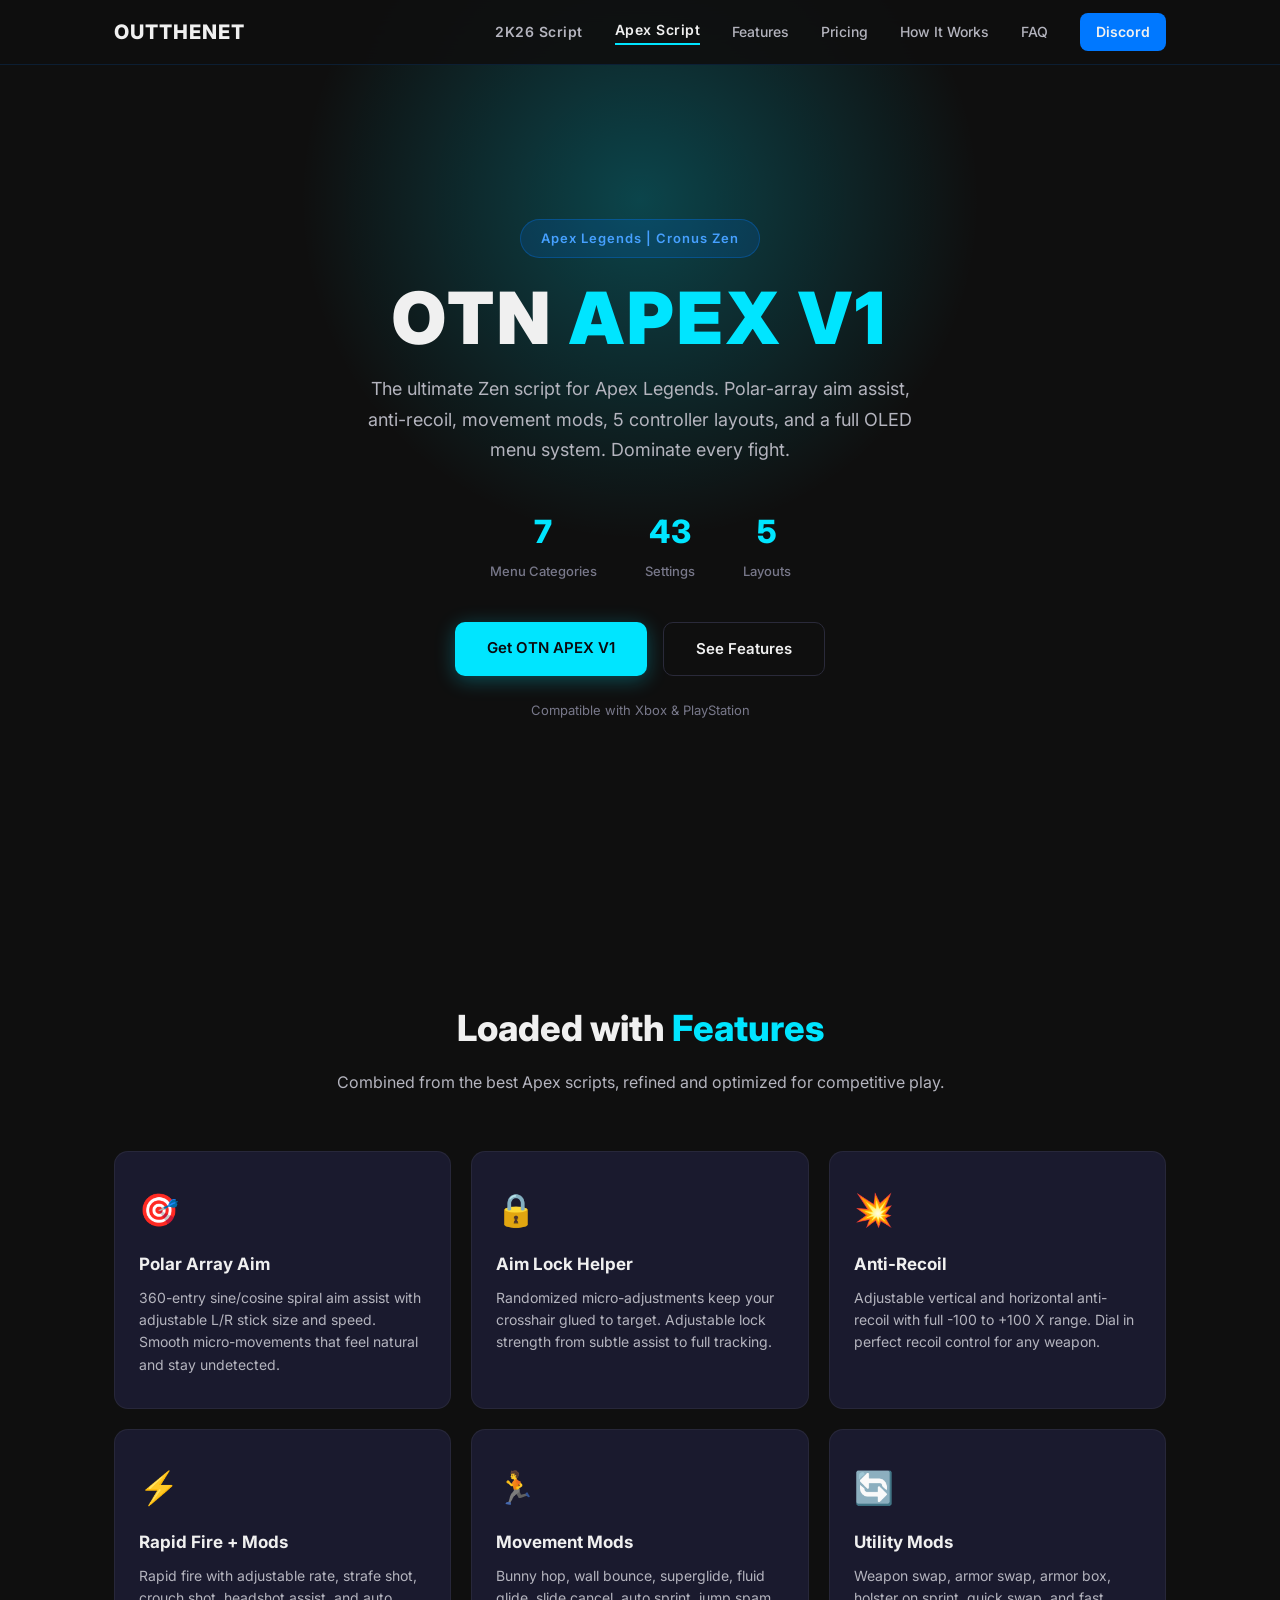
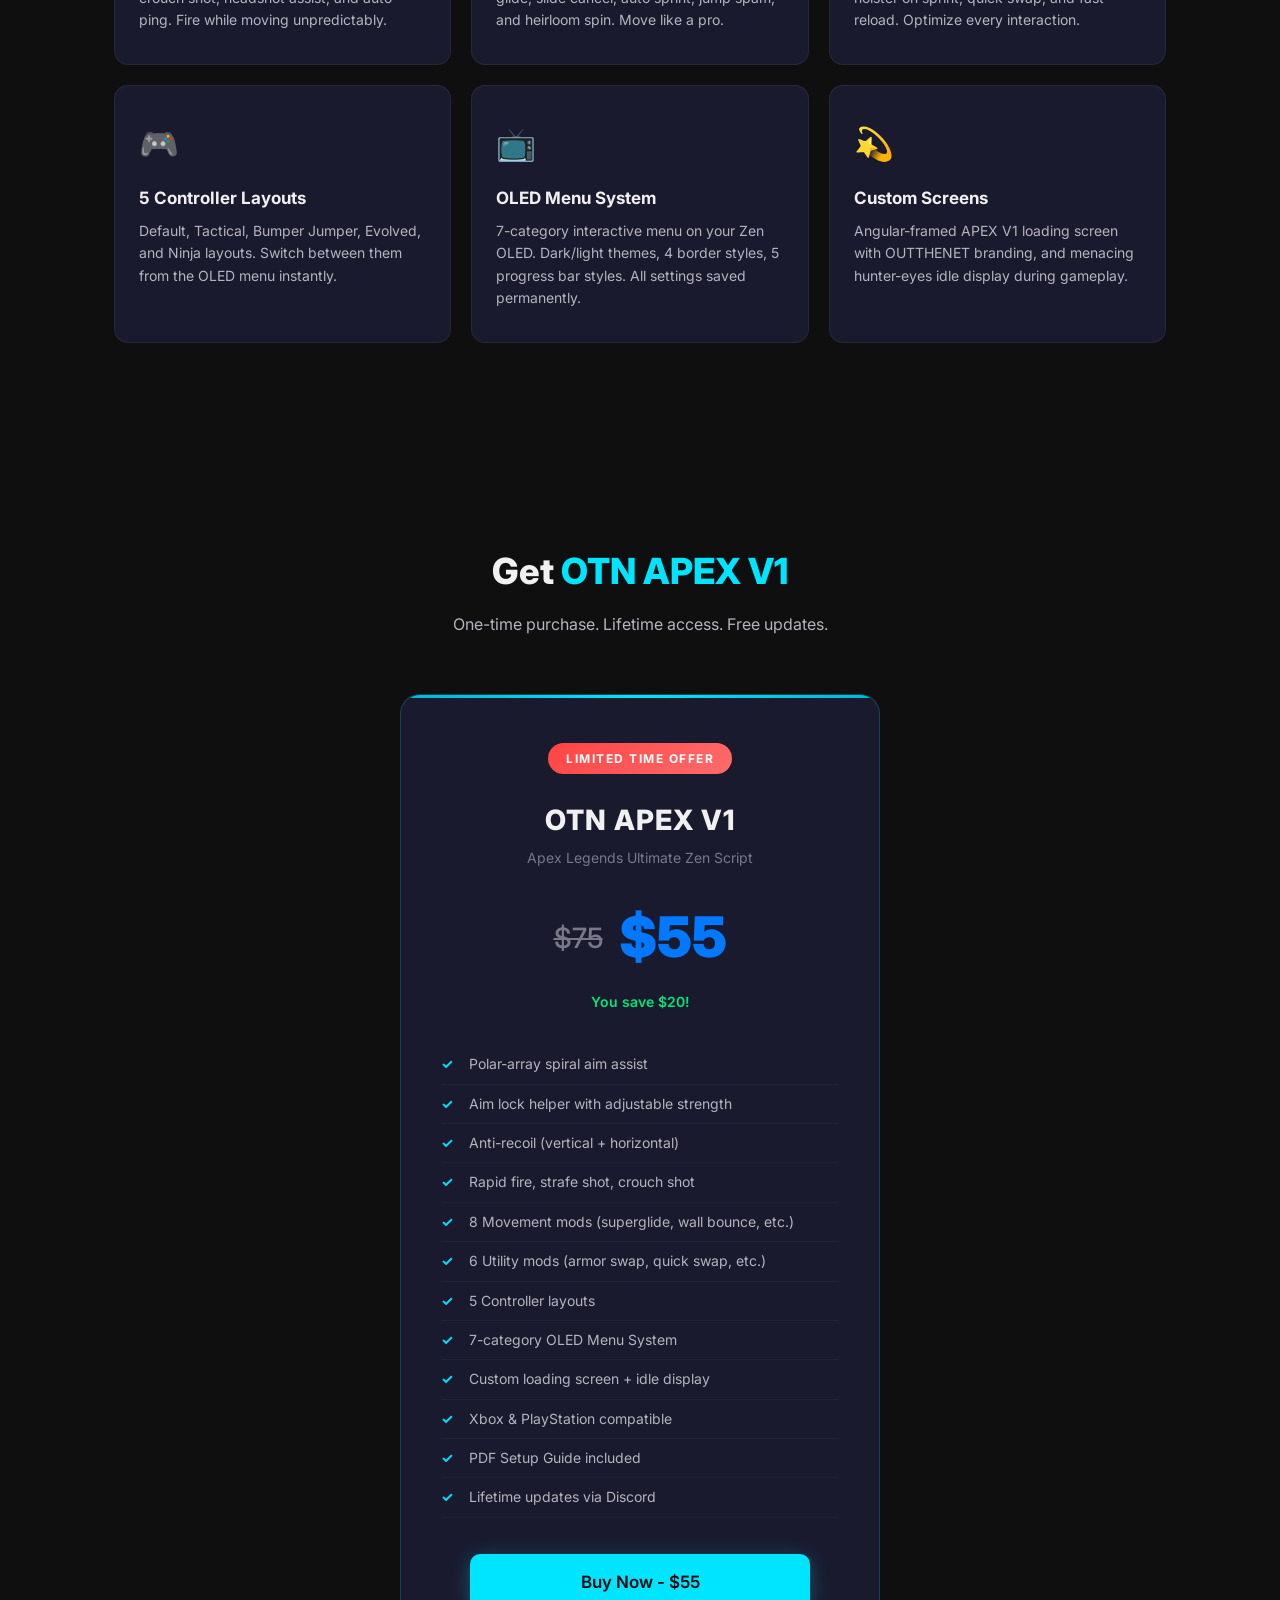
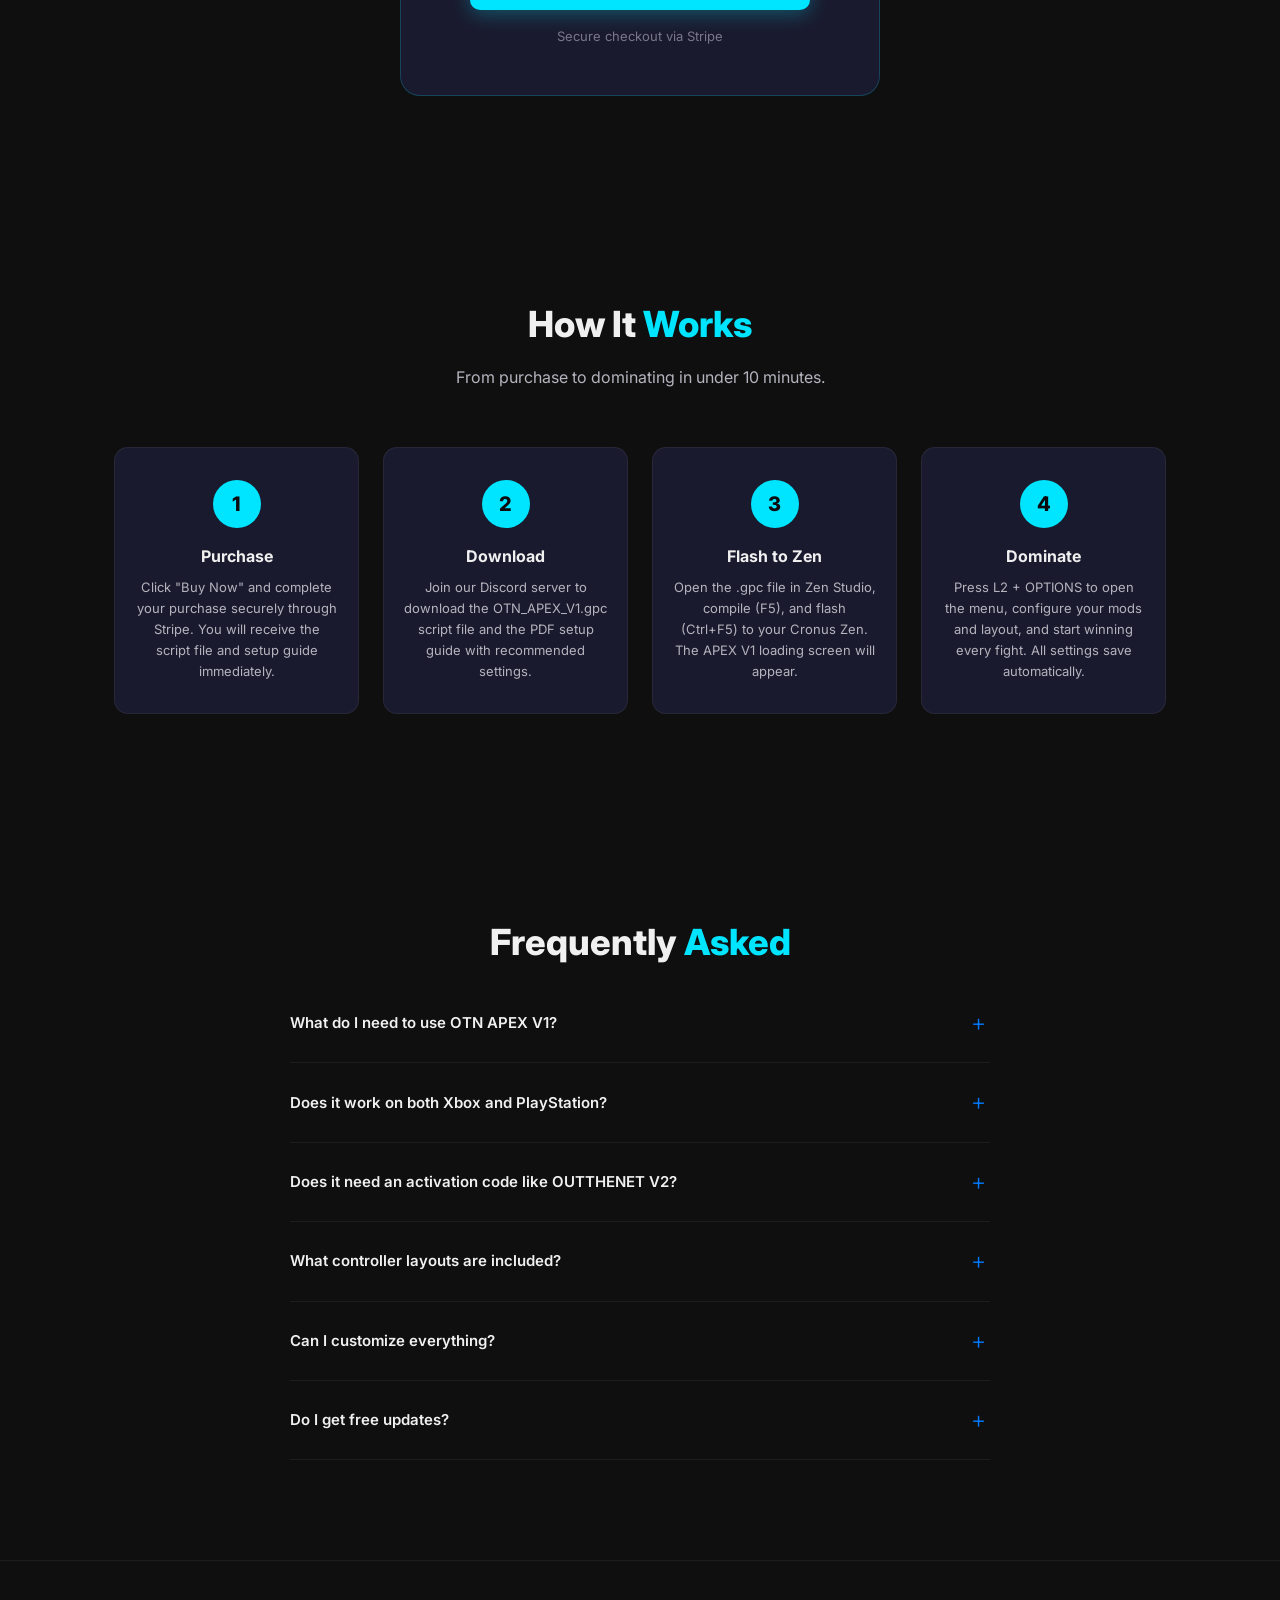
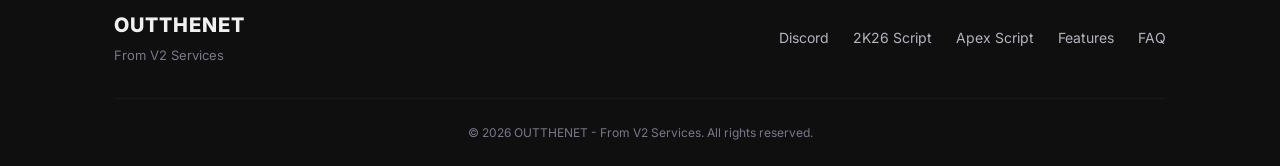
==== apex.html @ e693f16c "fix: Consistent menu button instruction (L2 + OPTIONS) on apex.html Co-Authored-By: XP pxoder <poode" ====
<!DOCTYPE html>
<html lang="en">
<head>
    <meta charset="UTF-8">
    <meta name="viewport" content="width=device-width, initial-scale=1.0">
    <title>OTN APEX V1 - Ultimate Apex Legends Zen Script</title>
    <link rel="preconnect" href="https://fonts.googleapis.com">
    <link rel="preconnect" href="https://fonts.gstatic.com" crossorigin>
    <link href="https://fonts.googleapis.com/css2?family=Inter:wght@300;400;500;600;700;800;900&display=swap" rel="stylesheet">
    <link rel="stylesheet" href="style.css">
</head>
<body class="apex-page">
    <!-- Nav -->
    <nav class="navbar">
        <div class="nav-container">
            <a href="index.html" class="nav-logo" style="text-decoration:none;color:inherit;">OUTTHENET</a>
            <div class="nav-links">
                <a href="index.html" class="nav-product-link">2K26 Script</a>
                <a href="apex.html" class="nav-product-link nav-active">Apex Script</a>
                <a href="#features">Features</a>
                <a href="#pricing">Pricing</a>
                <a href="#how-it-works">How It Works</a>
                <a href="#faq">FAQ</a>
                <a href="https://discord.gg/yZKKEfKaQA" target="_blank" class="nav-discord">Discord</a>
            </div>
            <button class="mobile-menu-btn" onclick="toggleMobile()">
                <span></span><span></span><span></span>
            </button>
        </div>
        <div class="mobile-menu" id="mobileMenu">
            <a href="index.html" onclick="toggleMobile()">2K26 Script</a>
            <a href="apex.html" onclick="toggleMobile()">Apex Script</a>
            <a href="#features" onclick="toggleMobile()">Features</a>
            <a href="#pricing" onclick="toggleMobile()">Pricing</a>
            <a href="#how-it-works" onclick="toggleMobile()">How It Works</a>
            <a href="#faq" onclick="toggleMobile()">FAQ</a>
            <a href="https://discord.gg/yZKKEfKaQA" target="_blank">Discord</a>
        </div>
    </nav>

    <!-- Hero -->
    <section class="hero hero-apex">
        <div class="hero-glow hero-glow-cyan"></div>
        <div class="hero-content">
            <div class="hero-badge">Apex Legends | Cronus Zen</div>
            <h1>OTN <span class="cyan">APEX V1</span></h1>
            <p class="hero-subtitle">The ultimate Zen script for Apex Legends. Polar-array aim assist, anti-recoil, movement mods, 5 controller layouts, and a full OLED menu system. Dominate every fight.</p>
            <div class="hero-stats">
                <div class="stat">
                    <span class="stat-number stat-cyan">7</span>
                    <span class="stat-label">Menu Categories</span>
                </div>
                <div class="stat">
                    <span class="stat-number stat-cyan">43</span>
                    <span class="stat-label">Settings</span>
                </div>
                <div class="stat">
                    <span class="stat-number stat-cyan">5</span>
                    <span class="stat-label">Layouts</span>
                </div>
            </div>
            <div class="hero-buttons">
                <a href="#pricing" class="btn btn-cyan">Get OTN APEX V1</a>
                <a href="#features" class="btn btn-outline">See Features</a>
            </div>
            <p class="hero-compat">Compatible with Xbox & PlayStation</p>
        </div>
    </section>

    <!-- Features -->
    <section class="features" id="features">
        <div class="container">
            <h2 class="section-title">Loaded with <span class="cyan">Features</span></h2>
            <p class="section-subtitle">Combined from the best Apex scripts, refined and optimized for competitive play.</p>
            <div class="features-grid">
                <div class="feature-card feature-card-apex">
                    <div class="feature-icon">&#127919;</div>
                    <h3>Polar Array Aim</h3>
                    <p>360-entry sine/cosine spiral aim assist with adjustable L/R stick size and speed. Smooth micro-movements that feel natural and stay undetected.</p>
                </div>
                <div class="feature-card feature-card-apex">
                    <div class="feature-icon">&#128274;</div>
                    <h3>Aim Lock Helper</h3>
                    <p>Randomized micro-adjustments keep your crosshair glued to target. Adjustable lock strength from subtle assist to full tracking.</p>
                </div>
                <div class="feature-card feature-card-apex">
                    <div class="feature-icon">&#128165;</div>
                    <h3>Anti-Recoil</h3>
                    <p>Adjustable vertical and horizontal anti-recoil with full -100 to +100 X range. Dial in perfect recoil control for any weapon.</p>
                </div>
                <div class="feature-card feature-card-apex">
                    <div class="feature-icon">&#9889;</div>
                    <h3>Rapid Fire + Mods</h3>
                    <p>Rapid fire with adjustable rate, strafe shot, crouch shot, headshot assist, and auto ping. Fire while moving unpredictably.</p>
                </div>
                <div class="feature-card feature-card-apex">
                    <div class="feature-icon">&#127939;</div>
                    <h3>Movement Mods</h3>
                    <p>Bunny hop, wall bounce, superglide, fluid glide, slide cancel, auto sprint, jump spam, and heirloom spin. Move like a pro.</p>
                </div>
                <div class="feature-card feature-card-apex">
                    <div class="feature-icon">&#128260;</div>
                    <h3>Utility Mods</h3>
                    <p>Weapon swap, armor swap, armor box, holster on sprint, quick swap, and fast reload. Optimize every interaction.</p>
                </div>
                <div class="feature-card feature-card-apex">
                    <div class="feature-icon">&#127918;</div>
                    <h3>5 Controller Layouts</h3>
                    <p>Default, Tactical, Bumper Jumper, Evolved, and Ninja layouts. Switch between them from the OLED menu instantly.</p>
                </div>
                <div class="feature-card feature-card-apex">
                    <div class="feature-icon">&#128250;</div>
                    <h3>OLED Menu System</h3>
                    <p>7-category interactive menu on your Zen OLED. Dark/light themes, 4 border styles, 5 progress bar styles. All settings saved permanently.</p>
                </div>
                <div class="feature-card feature-card-apex">
                    <div class="feature-icon">&#128171;</div>
                    <h3>Custom Screens</h3>
                    <p>Angular-framed APEX V1 loading screen with OUTTHENET branding, and menacing hunter-eyes idle display during gameplay.</p>
                </div>
            </div>
        </div>
    </section>

    <!-- Pricing -->
    <section class="pricing" id="pricing">
        <div class="container">
            <h2 class="section-title">Get <span class="cyan">OTN APEX V1</span></h2>
            <p class="section-subtitle">One-time purchase. Lifetime access. Free updates.</p>
            <div class="pricing-card pricing-card-apex">
                <div class="pricing-badge">LIMITED TIME OFFER</div>
                <div class="pricing-name">OTN APEX V1</div>
                <div class="pricing-tagline">Apex Legends Ultimate Zen Script</div>
                <div class="pricing-price">
                    <span class="original-price">$75</span>
                    <span class="current-price price-cyan">$55</span>
                </div>
                <div class="pricing-save">You save $20!</div>
                <ul class="pricing-features">
                    <li>Polar-array spiral aim assist</li>
                    <li>Aim lock helper with adjustable strength</li>
                    <li>Anti-recoil (vertical + horizontal)</li>
                    <li>Rapid fire, strafe shot, crouch shot</li>
                    <li>8 Movement mods (superglide, wall bounce, etc.)</li>
                    <li>6 Utility mods (armor swap, quick swap, etc.)</li>
                    <li>5 Controller layouts</li>
                    <li>7-category OLED Menu System</li>
                    <li>Custom loading screen + idle display</li>
                    <li>Xbox & PlayStation compatible</li>
                    <li>PDF Setup Guide included</li>
                    <li>Lifetime updates via Discord</li>
                </ul>
                <button class="btn btn-cyan btn-large" id="buyButtonApex" onclick="handleBuyApex()">
                    Buy Now - $55
                </button>
                <p class="pricing-note">Secure checkout via Stripe</p>
            </div>
        </div>
    </section>

    <!-- How It Works -->
    <section class="how-it-works" id="how-it-works">
        <div class="container">
            <h2 class="section-title">How It <span class="cyan">Works</span></h2>
            <p class="section-subtitle">From purchase to dominating in under 10 minutes.</p>
            <div class="steps">
                <div class="step step-apex">
                    <div class="step-number step-number-cyan">1</div>
                    <h3>Purchase</h3>
                    <p>Click "Buy Now" and complete your purchase securely through Stripe. You will receive the script file and setup guide immediately.</p>
                </div>
                <div class="step step-apex">
                    <div class="step-number step-number-cyan">2</div>
                    <h3>Download</h3>
                    <p>Join our Discord server to download the OTN_APEX_V1.gpc script file and the PDF setup guide with recommended settings.</p>
                </div>
                <div class="step step-apex">
                    <div class="step-number step-number-cyan">3</div>
                    <h3>Flash to Zen</h3>
                    <p>Open the .gpc file in Zen Studio, compile (F5), and flash (Ctrl+F5) to your Cronus Zen. The APEX V1 loading screen will appear.</p>
                </div>
                <div class="step step-apex">
                    <div class="step-number step-number-cyan">4</div>
                    <h3>Dominate</h3>
                    <p>Press L2 + OPTIONS to open the menu, configure your mods and layout, and start winning every fight. All settings save automatically.</p>
                </div>
            </div>
        </div>
    </section>

    <!-- FAQ -->
    <section class="faq" id="faq">
        <div class="container">
            <h2 class="section-title">Frequently <span class="cyan">Asked</span></h2>
            <div class="faq-list">
                <div class="faq-item" onclick="toggleFaq(this)">
                    <div class="faq-question">
                        <span>What do I need to use OTN APEX V1?</span>
                        <span class="faq-arrow faq-arrow-cyan">+</span>
                    </div>
                    <div class="faq-answer">
                        <p>You need a Cronus Zen device, a USB cable, Zen Studio software (free), and an Xbox or PlayStation controller and console. A Discord account is needed to receive the script file.</p>
                    </div>
                </div>
                <div class="faq-item" onclick="toggleFaq(this)">
                    <div class="faq-question">
                        <span>Does it work on both Xbox and PlayStation?</span>
                        <span class="faq-arrow faq-arrow-cyan">+</span>
                    </div>
                    <div class="faq-answer">
                        <p>Yes! The script works on both platforms. All features work identically regardless of console.</p>
                    </div>
                </div>
                <div class="faq-item" onclick="toggleFaq(this)">
                    <div class="faq-question">
                        <span>Does it need an activation code like OUTTHENET V2?</span>
                        <span class="faq-arrow faq-arrow-cyan">+</span>
                    </div>
                    <div class="faq-answer">
                        <p>No activation code needed. OTN APEX V1 works immediately after flashing to your Zen. Just compile, flash, and play.</p>
                    </div>
                </div>
                <div class="faq-item" onclick="toggleFaq(this)">
                    <div class="faq-question">
                        <span>What controller layouts are included?</span>
                        <span class="faq-arrow faq-arrow-cyan">+</span>
                    </div>
                    <div class="faq-answer">
                        <p>Five layouts: Default, Tactical (Button Puncher), Bumper Jumper, Evolved, and Ninja. Switch between them instantly from the OLED menu.</p>
                    </div>
                </div>
                <div class="faq-item" onclick="toggleFaq(this)">
                    <div class="faq-question">
                        <span>Can I customize everything?</span>
                        <span class="faq-arrow faq-arrow-cyan">+</span>
                    </div>
                    <div class="faq-answer">
                        <p>Yes! 43 individual settings across 7 categories, all adjustable from the OLED menu on the fly. Anti-recoil values, aim assist strength, movement toggles, theme options, and more. All settings persist across power cycles.</p>
                    </div>
                </div>
                <div class="faq-item" onclick="toggleFaq(this)">
                    <div class="faq-question">
                        <span>Do I get free updates?</span>
                        <span class="faq-arrow faq-arrow-cyan">+</span>
                    </div>
                    <div class="faq-answer">
                        <p>Yes! All future updates to OTN APEX V1 are included. When a new version drops, just re-download from Discord and re-flash to your Zen.</p>
                    </div>
                </div>
            </div>
        </div>
    </section>

    <!-- Footer -->
    <footer class="footer">
        <div class="container">
            <div class="footer-content">
                <div class="footer-brand">
                    <div class="footer-logo">OUTTHENET</div>
                    <p>From V2 Services</p>
                </div>
                <div class="footer-links">
                    <a href="https://discord.gg/yZKKEfKaQA" target="_blank">Discord</a>
                    <a href="index.html">2K26 Script</a>
                    <a href="apex.html">Apex Script</a>
                    <a href="#features">Features</a>
                    <a href="#faq">FAQ</a>
                </div>
            </div>
            <div class="footer-bottom">
                <p>&copy; 2026 OUTTHENET - From V2 Services. All rights reserved.</p>
            </div>
        </div>
    </footer>

    <script src="script.js"></script>
</body>
</html>
---- style.css ----
/* === RESET & BASE === */
*, *::before, *::after {
    margin: 0;
    padding: 0;
    box-sizing: border-box;
}

:root {
    --bg: #0f0f0f;
    --bg-card: #1a1a2e;
    --bg-card-hover: #1e1e3a;
    --blue: #0078ff;
    --blue-light: #46a0ff;
    --blue-glow: rgba(0, 120, 255, 0.3);
    --white: #f0f0f0;
    --gray: #b4b4be;
    --gray-mid: #78788a;
    --gray-dark: #2a2a3a;
    --green: #00e676;
    --red: #ff4444;
    --font: 'Inter', -apple-system, BlinkMacSystemFont, 'Segoe UI', sans-serif;
}

html {
    scroll-behavior: smooth;
}

body {
    font-family: var(--font);
    background: var(--bg);
    color: var(--white);
    line-height: 1.6;
    overflow-x: hidden;
}

.container {
    max-width: 1100px;
    margin: 0 auto;
    padding: 0 24px;
}

.blue { color: var(--blue); }
.v2 { color: var(--blue); }
.cyan { color: #00e5ff; }

/* === NAVBAR === */
.navbar {
    position: fixed;
    top: 0;
    left: 0;
    right: 0;
    z-index: 1000;
    background: rgba(15, 15, 15, 0.9);
    backdrop-filter: blur(20px);
    border-bottom: 1px solid rgba(0, 120, 255, 0.15);
}

.nav-container {
    max-width: 1100px;
    margin: 0 auto;
    padding: 0 24px;
    display: flex;
    align-items: center;
    justify-content: space-between;
    height: 64px;
}

.nav-logo {
    font-size: 20px;
    font-weight: 800;
    letter-spacing: 1px;
}

.nav-links {
    display: flex;
    align-items: center;
    gap: 32px;
}

.nav-links a {
    color: var(--gray);
    text-decoration: none;
    font-size: 14px;
    font-weight: 500;
    transition: color 0.2s;
}

.nav-links a:hover {
    color: var(--white);
}

.nav-discord {
    background: var(--blue);
    color: var(--white) !important;
    padding: 8px 16px;
    border-radius: 8px;
    font-weight: 600 !important;
    transition: background 0.2s !important;
}

.nav-discord:hover {
    background: var(--blue-light) !important;
}

.nav-product-link {
    font-weight: 600 !important;
    letter-spacing: 0.5px;
}

.nav-active {
    color: var(--white) !important;
    border-bottom: 2px solid var(--blue);
    padding-bottom: 2px;
}

/* APEX page nav-active uses cyan */
body.apex-page .nav-active {
    border-bottom-color: #00e5ff;
}

.mobile-menu-btn {
    display: none;
    flex-direction: column;
    gap: 5px;
    background: none;
    border: none;
    cursor: pointer;
    padding: 4px;
}

.mobile-menu-btn span {
    display: block;
    width: 24px;
    height: 2px;
    background: var(--white);
    border-radius: 2px;
    transition: 0.3s;
}

.mobile-menu {
    display: none;
    flex-direction: column;
    padding: 16px 24px;
    gap: 16px;
    background: rgba(15, 15, 15, 0.98);
    border-bottom: 1px solid rgba(0, 120, 255, 0.15);
}

.mobile-menu a {
    color: var(--gray);
    text-decoration: none;
    font-size: 16px;
    font-weight: 500;
}

.mobile-menu.active {
    display: flex;
}

/* === HERO === */
.hero {
    min-height: 100vh;
    display: flex;
    align-items: center;
    justify-content: center;
    text-align: center;
    padding: 100px 24px 60px;
    position: relative;
    overflow: hidden;
}

.hero-glow {
    position: absolute;
    top: -200px;
    left: 50%;
    transform: translateX(-50%);
    width: 800px;
    height: 800px;
    background: radial-gradient(circle, var(--blue-glow) 0%, transparent 60%);
    pointer-events: none;
    animation: pulseGlow 4s ease-in-out infinite;
}

@keyframes pulseGlow {
    0%, 100% { opacity: 0.4; transform: translateX(-50%) scale(1); }
    50% { opacity: 0.7; transform: translateX(-50%) scale(1.1); }
}

.hero-content {
    position: relative;
    z-index: 1;
    max-width: 700px;
}

.hero-badge {
    display: inline-block;
    background: rgba(0, 120, 255, 0.15);
    border: 1px solid rgba(0, 120, 255, 0.3);
    color: var(--blue-light);
    padding: 8px 20px;
    border-radius: 50px;
    font-size: 13px;
    font-weight: 600;
    letter-spacing: 1px;
    margin-bottom: 24px;
}

.hero h1 {
    font-size: 72px;
    font-weight: 900;
    letter-spacing: 3px;
    line-height: 1;
    margin-bottom: 20px;
}

.hero-subtitle {
    font-size: 18px;
    color: var(--gray);
    max-width: 560px;
    margin: 0 auto 40px;
    line-height: 1.7;
}

.hero-stats {
    display: flex;
    justify-content: center;
    gap: 48px;
    margin-bottom: 40px;
}

.stat {
    display: flex;
    flex-direction: column;
    align-items: center;
}

.stat-number {
    font-size: 32px;
    font-weight: 800;
    color: var(--blue);
}

.stat-label {
    font-size: 13px;
    color: var(--gray-mid);
    font-weight: 500;
    margin-top: 4px;
}

.hero-buttons {
    display: flex;
    gap: 16px;
    justify-content: center;
    margin-bottom: 24px;
}

.hero-compat {
    font-size: 13px;
    color: var(--gray-mid);
}

/* === APEX CYAN THEME === */
.hero-glow-cyan {
    background: radial-gradient(circle, rgba(0, 229, 255, 0.25) 0%, transparent 60%);
}

.stat-cyan {
    color: #00e5ff;
}

.btn-cyan {
    background: #00e5ff;
    color: #0a0a0f;
    box-shadow: 0 4px 20px rgba(0, 229, 255, 0.3);
}

.btn-cyan:hover {
    background: #46e5ff;
    box-shadow: 0 4px 30px rgba(0, 229, 255, 0.5);
    transform: translateY(-1px);
    color: #0a0a0f;
}

.price-cyan {
    color: #00e5ff;
}

.faq-arrow-cyan {
    color: #00e5ff;
}

/* === BUTTONS === */
.btn {
    display: inline-block;
    padding: 14px 32px;
    border-radius: 10px;
    font-size: 15px;
    font-weight: 600;
    text-decoration: none;
    cursor: pointer;
    border: none;
    transition: all 0.2s;
    font-family: var(--font);
}

.btn-primary {
    background: var(--blue);
    color: var(--white);
    box-shadow: 0 4px 20px var(--blue-glow);
}

.btn-primary:hover {
    background: var(--blue-light);
    box-shadow: 0 4px 30px rgba(0, 120, 255, 0.5);
    transform: translateY(-1px);
}

.btn-outline {
    background: transparent;
    color: var(--white);
    border: 1px solid var(--gray-dark);
}

.btn-outline:hover {
    border-color: var(--blue);
    color: var(--blue-light);
}

.btn-large {
    padding: 18px 48px;
    font-size: 17px;
    width: 100%;
    max-width: 340px;
}

/* === FEATURES === */
.features {
    padding: 100px 0;
}

.section-title {
    text-align: center;
    font-size: 36px;
    font-weight: 800;
    margin-bottom: 12px;
}

.section-subtitle {
    text-align: center;
    color: var(--gray);
    font-size: 16px;
    margin-bottom: 56px;
}

.features-grid {
    display: grid;
    grid-template-columns: repeat(3, 1fr);
    gap: 20px;
}

.feature-card {
    background: var(--bg-card);
    border: 1px solid rgba(255, 255, 255, 0.06);
    border-radius: 14px;
    padding: 32px 24px;
    transition: all 0.3s;
}

.feature-card:hover {
    background: var(--bg-card-hover);
    border-color: rgba(0, 120, 255, 0.2);
    transform: translateY(-4px);
    box-shadow: 0 8px 30px rgba(0, 120, 255, 0.1);
}

.feature-card-apex:hover {
    border-color: rgba(0, 229, 255, 0.2);
    box-shadow: 0 8px 30px rgba(0, 229, 255, 0.1);
}

.feature-icon {
    font-size: 32px;
    margin-bottom: 16px;
}

.feature-card h3 {
    font-size: 17px;
    font-weight: 700;
    margin-bottom: 8px;
    color: var(--white);
}

.feature-card p {
    font-size: 14px;
    color: var(--gray);
    line-height: 1.6;
}

/* === PRICING === */
.pricing {
    padding: 100px 0;
}

.pricing-card {
    max-width: 480px;
    margin: 0 auto;
    background: var(--bg-card);
    border: 1px solid rgba(0, 120, 255, 0.2);
    border-radius: 20px;
    padding: 48px 40px;
    text-align: center;
    position: relative;
    overflow: hidden;
}

.pricing-card::before {
    content: '';
    position: absolute;
    top: 0;
    left: 0;
    right: 0;
    height: 3px;
    background: linear-gradient(90deg, var(--blue), var(--blue-light), var(--blue));
}

.pricing-card-apex {
    border-color: rgba(0, 229, 255, 0.2);
}

.pricing-card-apex::before {
    background: linear-gradient(90deg, #00b8d4, #00e5ff, #00b8d4);
}

.pricing-card-apex .pricing-features li::before {
    color: #00e5ff;
}

.pricing-badge {
    display: inline-block;
    background: linear-gradient(135deg, #ff4444, #ff6b6b);
    color: white;
    padding: 6px 18px;
    border-radius: 50px;
    font-size: 12px;
    font-weight: 700;
    letter-spacing: 1.5px;
    margin-bottom: 24px;
}

.pricing-name {
    font-size: 28px;
    font-weight: 800;
    letter-spacing: 1px;
    margin-bottom: 4px;
}

.pricing-tagline {
    font-size: 14px;
    color: var(--gray-mid);
    margin-bottom: 24px;
}

.pricing-price {
    display: flex;
    align-items: center;
    justify-content: center;
    gap: 16px;
    margin-bottom: 8px;
}

.original-price {
    font-size: 28px;
    color: var(--gray-mid);
    text-decoration: line-through;
    font-weight: 500;
}

.current-price {
    font-size: 56px;
    font-weight: 900;
    color: var(--blue);
}

.pricing-save {
    color: var(--green);
    font-size: 14px;
    font-weight: 600;
    margin-bottom: 32px;
}

.pricing-features {
    list-style: none;
    text-align: left;
    margin-bottom: 36px;
}

.pricing-features li {
    padding: 8px 0;
    font-size: 14px;
    color: var(--gray);
    border-bottom: 1px solid rgba(255, 255, 255, 0.04);
    position: relative;
    padding-left: 28px;
}

.pricing-features li::before {
    content: '\2713';
    position: absolute;
    left: 0;
    color: var(--blue);
    font-weight: 700;
}

.pricing-note {
    margin-top: 16px;
    font-size: 13px;
    color: var(--gray-mid);
}

/* === HOW IT WORKS === */
.how-it-works {
    padding: 100px 0;
}

.steps {
    display: grid;
    grid-template-columns: repeat(4, 1fr);
    gap: 24px;
}

.step {
    text-align: center;
    padding: 32px 20px;
    background: var(--bg-card);
    border-radius: 14px;
    border: 1px solid rgba(255, 255, 255, 0.06);
    transition: all 0.3s;
}

.step:hover {
    border-color: rgba(0, 120, 255, 0.2);
    transform: translateY(-4px);
}

.step-apex:hover {
    border-color: rgba(0, 229, 255, 0.2);
}

.step-number {
    width: 48px;
    height: 48px;
    background: var(--blue);
    border-radius: 50%;
    display: flex;
    align-items: center;
    justify-content: center;
    font-size: 20px;
    font-weight: 800;
    margin: 0 auto 16px;
}

.step-number.step-number-cyan {
    background: #00e5ff;
    color: #0a0a0f;
}

.step h3 {
    font-size: 16px;
    font-weight: 700;
    margin-bottom: 8px;
}

.step p {
    font-size: 13px;
    color: var(--gray);
    line-height: 1.6;
}

/* === FAQ === */
.faq {
    padding: 100px 0;
}

.faq-list {
    max-width: 700px;
    margin: 0 auto;
}

.faq-item {
    border-bottom: 1px solid rgba(255, 255, 255, 0.06);
    cursor: pointer;
    transition: background 0.2s;
}

.faq-item:hover {
    background: rgba(0, 120, 255, 0.03);
}

.faq-question {
    display: flex;
    justify-content: space-between;
    align-items: center;
    padding: 20px 0;
    font-size: 15px;
    font-weight: 600;
}

.faq-arrow {
    color: var(--blue);
    font-size: 24px;
    font-weight: 300;
    transition: transform 0.3s;
    min-width: 24px;
    text-align: center;
}

.faq-item.active .faq-arrow {
    transform: rotate(45deg);
}

.faq-answer {
    max-height: 0;
    overflow: hidden;
    transition: max-height 0.3s ease, padding 0.3s ease;
}

.faq-item.active .faq-answer {
    max-height: 200px;
    padding-bottom: 20px;
}

.faq-answer p {
    font-size: 14px;
    color: var(--gray);
    line-height: 1.7;
}

/* === FOOTER === */
.footer {
    padding: 48px 0 24px;
    border-top: 1px solid rgba(255, 255, 255, 0.06);
}

.footer-content {
    display: flex;
    justify-content: space-between;
    align-items: center;
    margin-bottom: 32px;
}

.footer-logo {
    font-size: 20px;
    font-weight: 800;
    letter-spacing: 1px;
    margin-bottom: 4px;
}

.footer-brand p {
    font-size: 13px;
    color: var(--gray-mid);
}

.footer-links {
    display: flex;
    gap: 24px;
}

.footer-links a {
    color: var(--gray);
    text-decoration: none;
    font-size: 14px;
    transition: color 0.2s;
}

.footer-links a:hover {
    color: var(--blue-light);
}

.footer-bottom {
    text-align: center;
    padding-top: 24px;
    border-top: 1px solid rgba(255, 255, 255, 0.04);
}

.footer-bottom p {
    font-size: 12px;
    color: var(--gray-mid);
}

/* === RESPONSIVE === */
@media (max-width: 900px) {
    .features-grid {
        grid-template-columns: repeat(2, 1fr);
    }

    .steps {
        grid-template-columns: repeat(2, 1fr);
    }

    .hero h1 {
        font-size: 48px;
    }
}

@media (max-width: 640px) {
    .nav-links {
        display: none;
    }

    .mobile-menu-btn {
        display: flex;
    }

    .hero h1 {
        font-size: 36px;
    }

    .hero-subtitle {
        font-size: 15px;
    }

    .hero-stats {
        gap: 24px;
    }

    .stat-number {
        font-size: 24px;
    }

    .hero-buttons {
        flex-direction: column;
        align-items: center;
    }

    .features-grid {
        grid-template-columns: 1fr;
    }

    .steps {
        grid-template-columns: 1fr;
    }

    .pricing-card {
        padding: 32px 24px;
    }

    .current-price {
        font-size: 44px;
    }

    .footer-content {
        flex-direction: column;
        gap: 24px;
        text-align: center;
    }

    .section-title {
        font-size: 28px;
    }
}
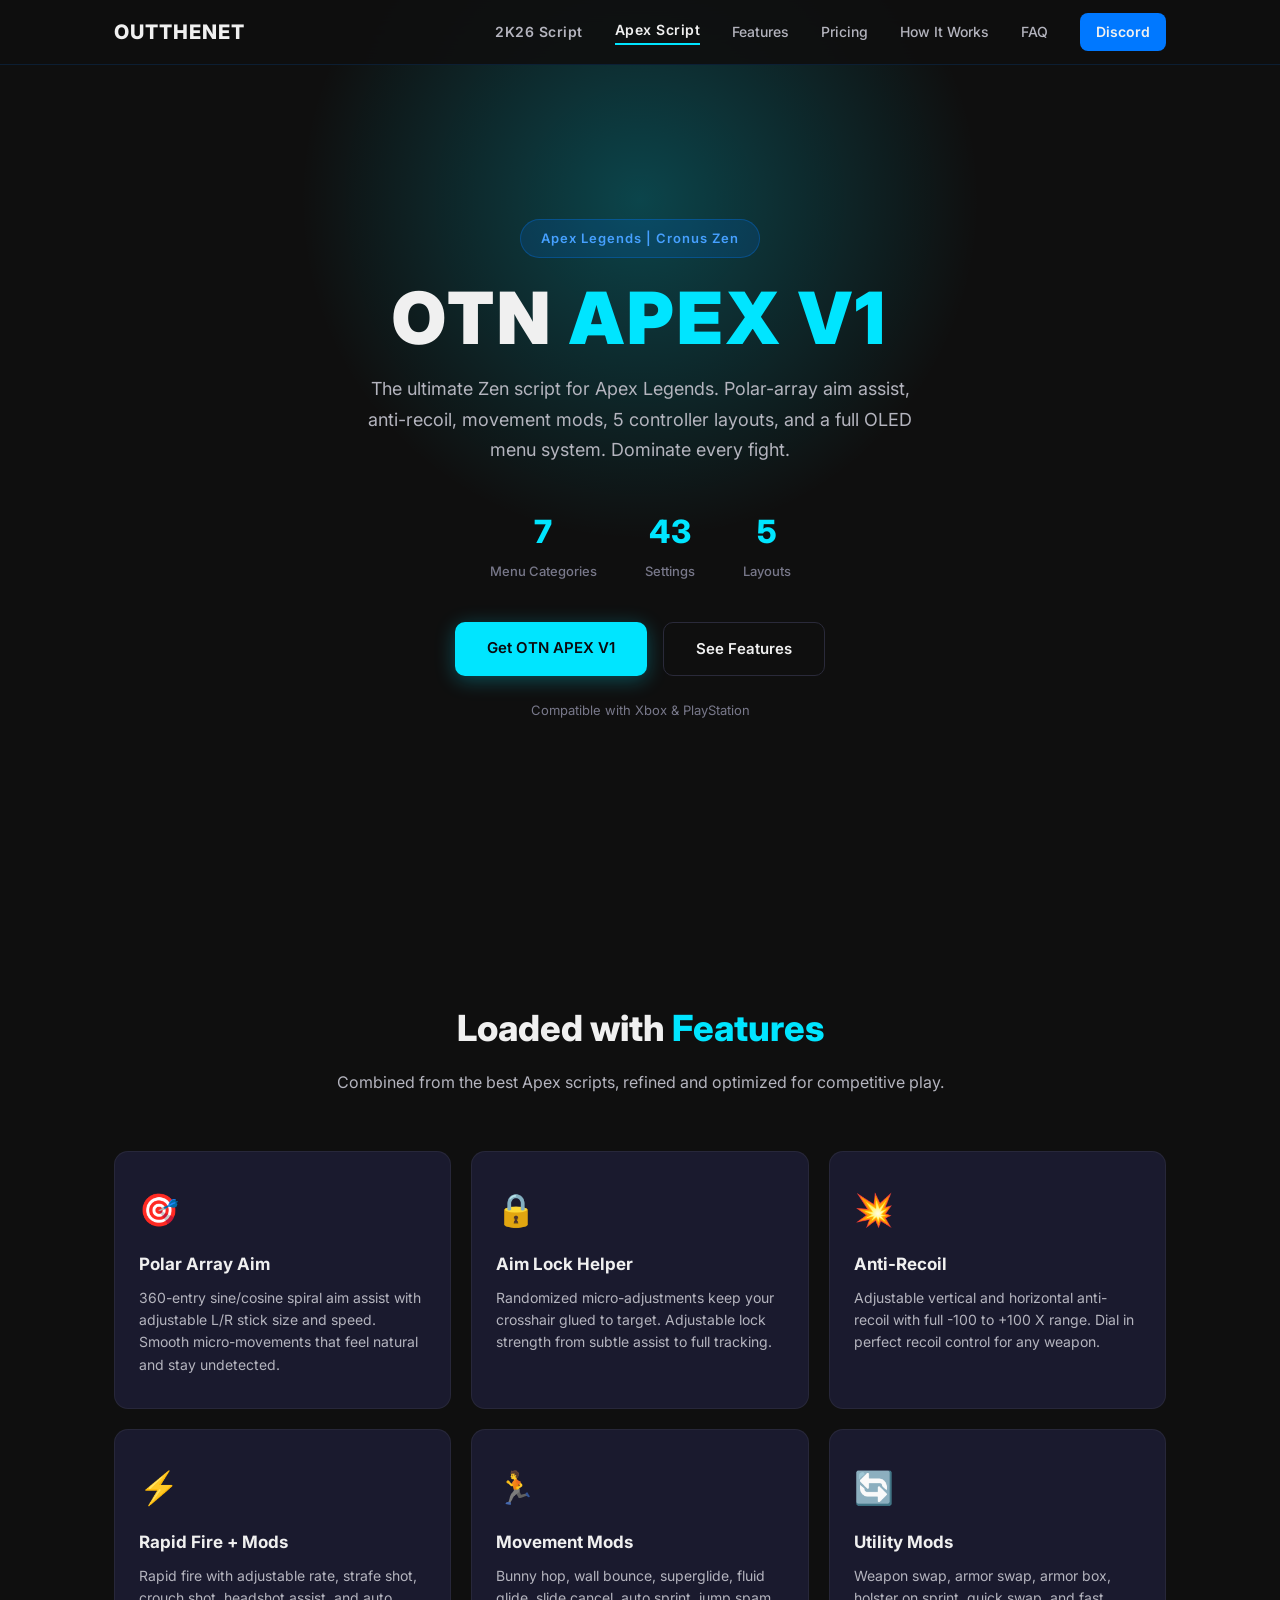
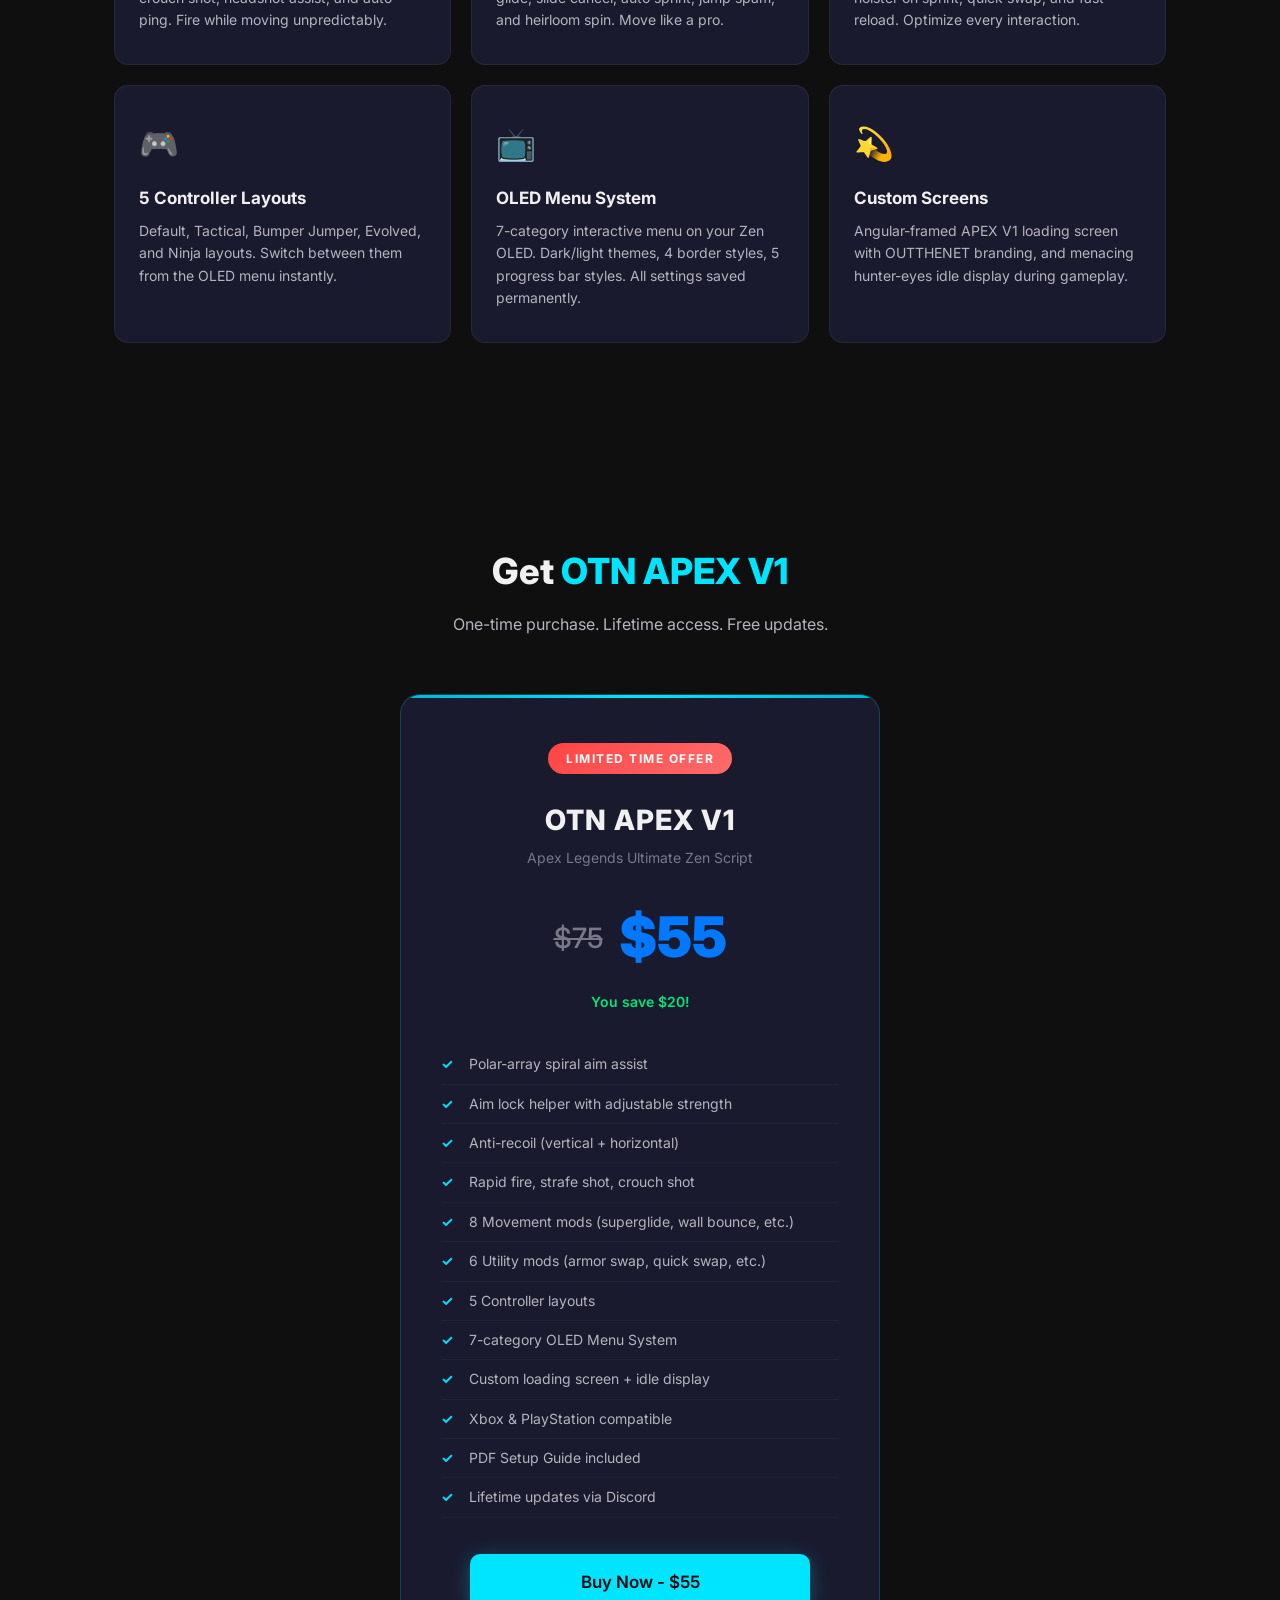
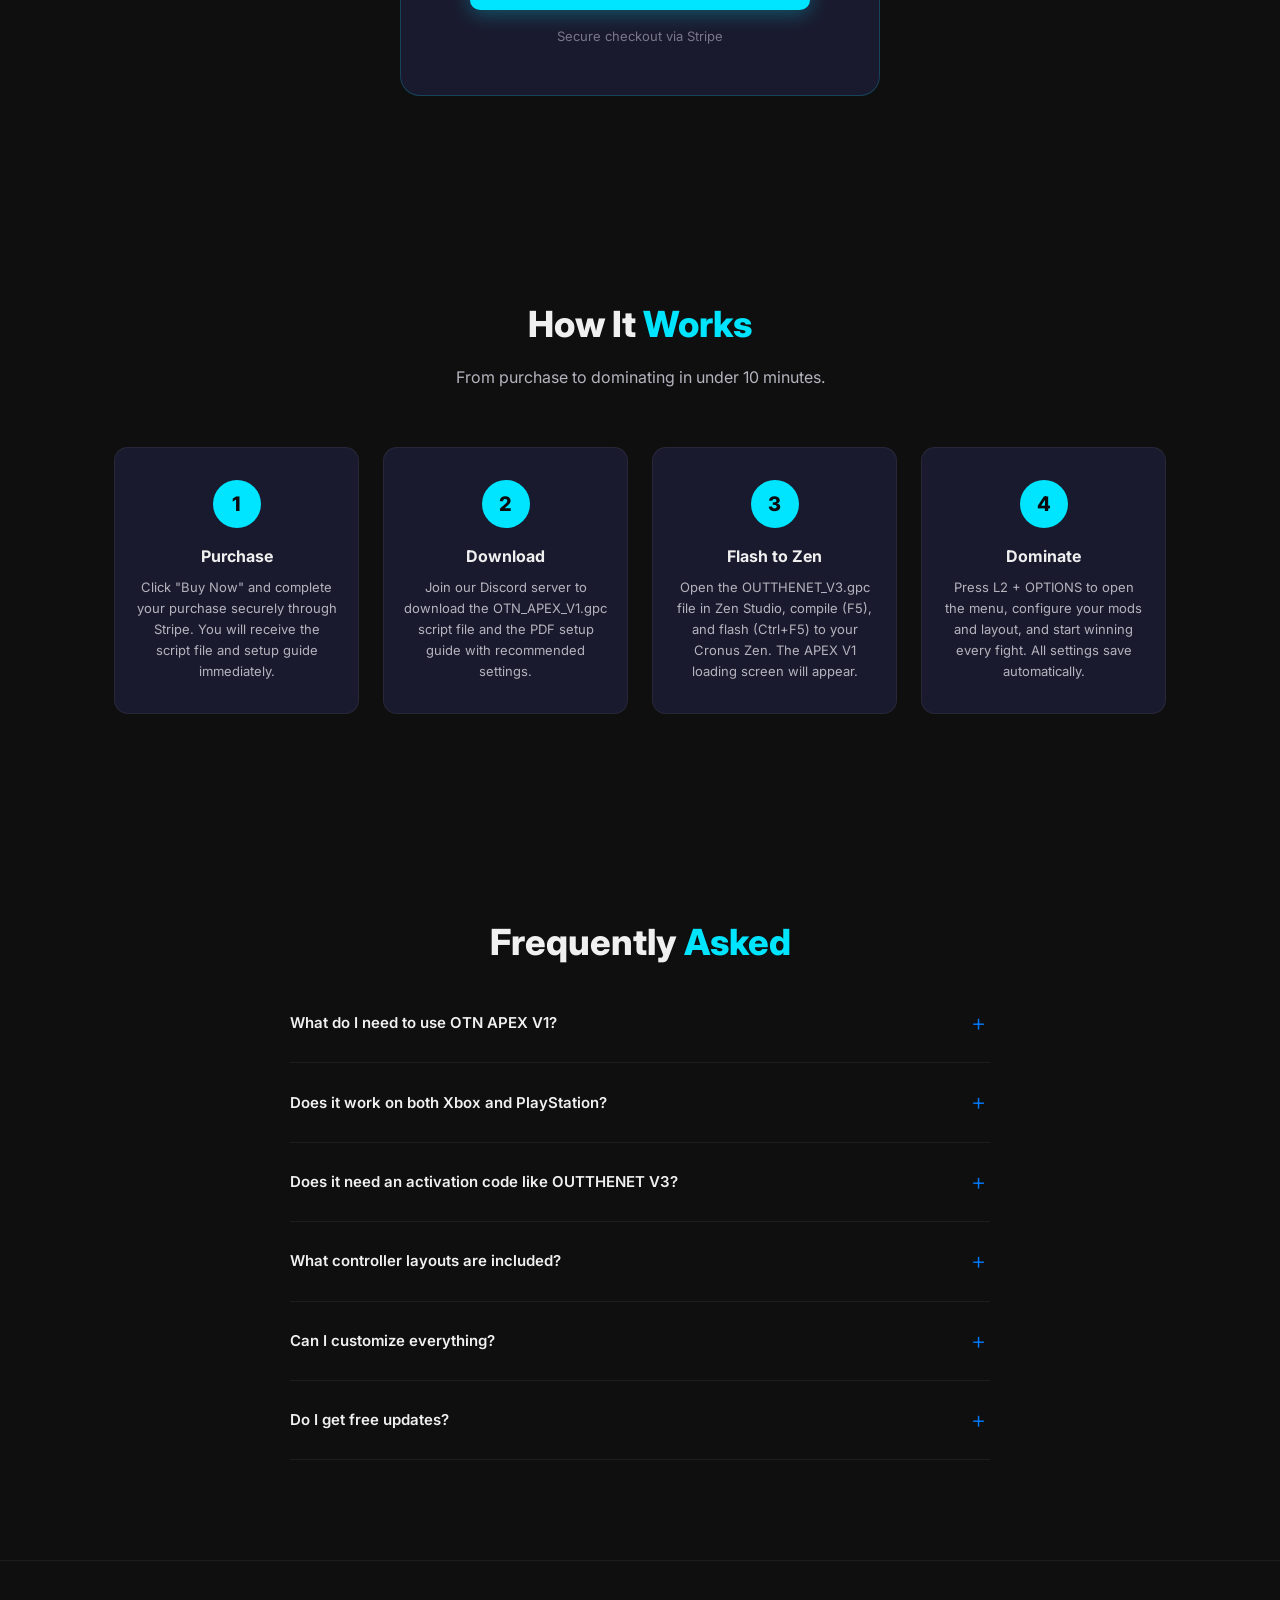
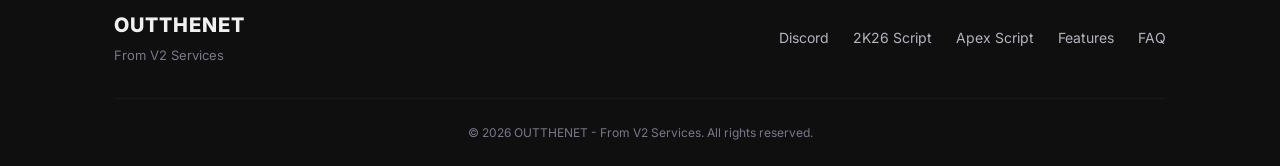
==== commit d3983d16: "Rebrand website product copy to OUTTHENET V3" ====
--- a/apex.html
+++ b/apex.html
@@ -177,7 +177,7 @@
                 <div class="step step-apex">
                     <div class="step-number step-number-cyan">3</div>
                     <h3>Flash to Zen</h3>
-                    <p>Open the .gpc file in Zen Studio, compile (F5), and flash (Ctrl+F5) to your Cronus Zen. The APEX V1 loading screen will appear.</p>
+                    <p>Open the OUTTHENET_V3.gpc file in Zen Studio, compile (F5), and flash (Ctrl+F5) to your Cronus Zen. The APEX V1 loading screen will appear.</p>
                 </div>
                 <div class="step step-apex">
                     <div class="step-number step-number-cyan">4</div>
@@ -213,7 +213,7 @@
                 </div>
                 <div class="faq-item" onclick="toggleFaq(this)">
                     <div class="faq-question">
-                        <span>Does it need an activation code like OUTTHENET V2?</span>
+                        <span>Does it need an activation code like OUTTHENET V3?</span>
                         <span class="faq-arrow faq-arrow-cyan">+</span>
                     </div>
                     <div class="faq-answer">
--- a/style.css
+++ b/style.css
@@ -757,4 +757,89 @@
     .section-title {
         font-size: 28px;
     }
-}
+
+    .changelog-grid {
+        grid-template-columns: 1fr;
+    }
+}
+
+/* === CHANGELOG === */
+.changelog {
+    padding: 80px 0;
+    background: var(--bg);
+}
+
+.changelog-grid {
+    display: grid;
+    grid-template-columns: 1fr 1fr;
+    gap: 40px;
+    margin-top: 40px;
+}
+
+.changelog-heading {
+    font-size: 20px;
+    font-weight: 700;
+    color: var(--blue-light);
+    margin-bottom: 24px;
+    padding-bottom: 12px;
+    border-bottom: 2px solid rgba(0, 120, 255, 0.2);
+}
+
+.changelog-item {
+    background: var(--bg-card);
+    border: 1px solid var(--gray-dark);
+    border-radius: 12px;
+    padding: 20px;
+    margin-bottom: 16px;
+    transition: border-color 0.2s;
+}
+
+.changelog-item:hover {
+    border-color: rgba(0, 120, 255, 0.3);
+}
+
+.changelog-item h4 {
+    font-size: 16px;
+    font-weight: 700;
+    color: var(--white);
+    margin-bottom: 8px;
+}
+
+.changelog-item p {
+    font-size: 14px;
+    color: var(--gray);
+    line-height: 1.6;
+}
+
+.changelog-badge {
+    display: inline-block;
+    font-size: 11px;
+    font-weight: 700;
+    letter-spacing: 1px;
+    padding: 3px 10px;
+    border-radius: 4px;
+    margin-bottom: 10px;
+}
+
+.badge-new {
+    background: rgba(0, 120, 255, 0.15);
+    color: var(--blue-light);
+    border: 1px solid rgba(0, 120, 255, 0.3);
+}
+
+.badge-fix {
+    background: rgba(0, 230, 118, 0.1);
+    color: var(--green);
+    border: 1px solid rgba(0, 230, 118, 0.25);
+}
+
+.changelog-how {
+    margin-top: 12px;
+    padding: 12px;
+    background: rgba(0, 120, 255, 0.06);
+    border-left: 3px solid var(--blue);
+    border-radius: 0 8px 8px 0;
+    font-size: 13px;
+    color: var(--gray);
+    line-height: 1.6;
+}
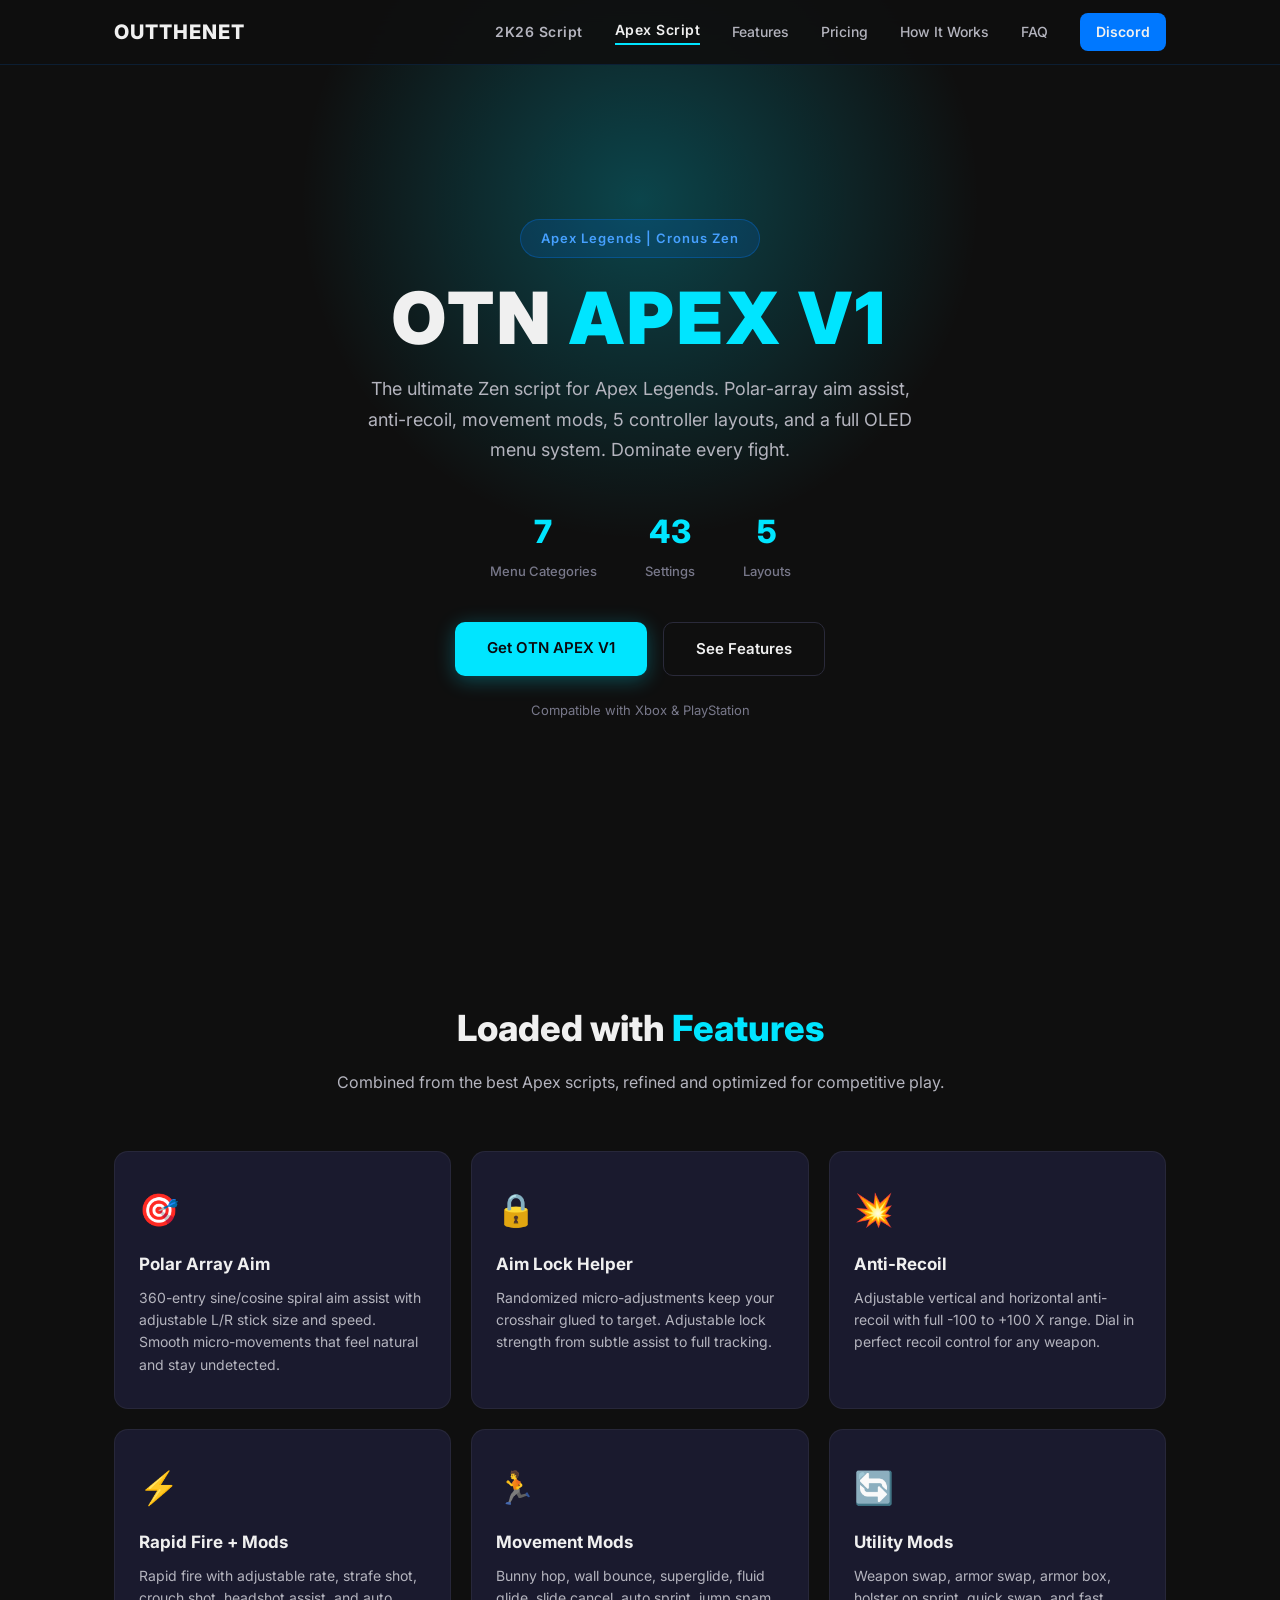
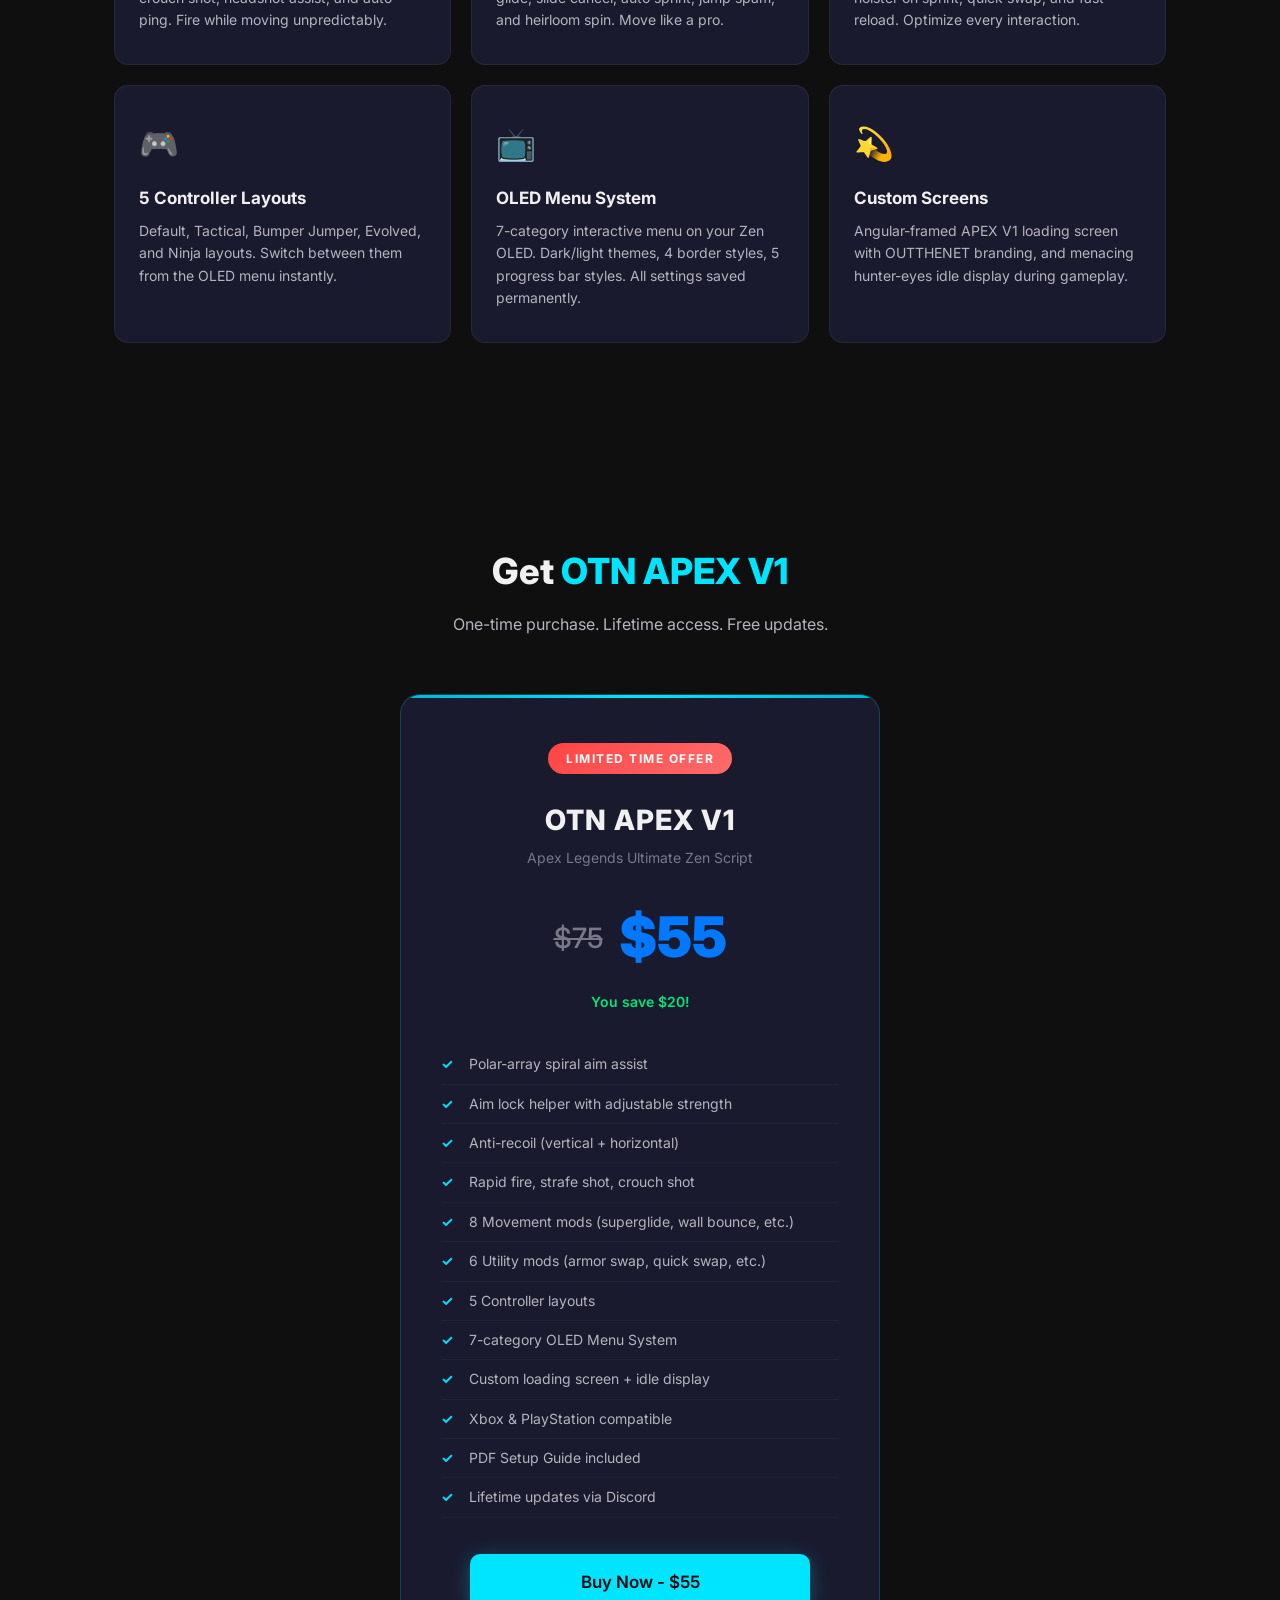
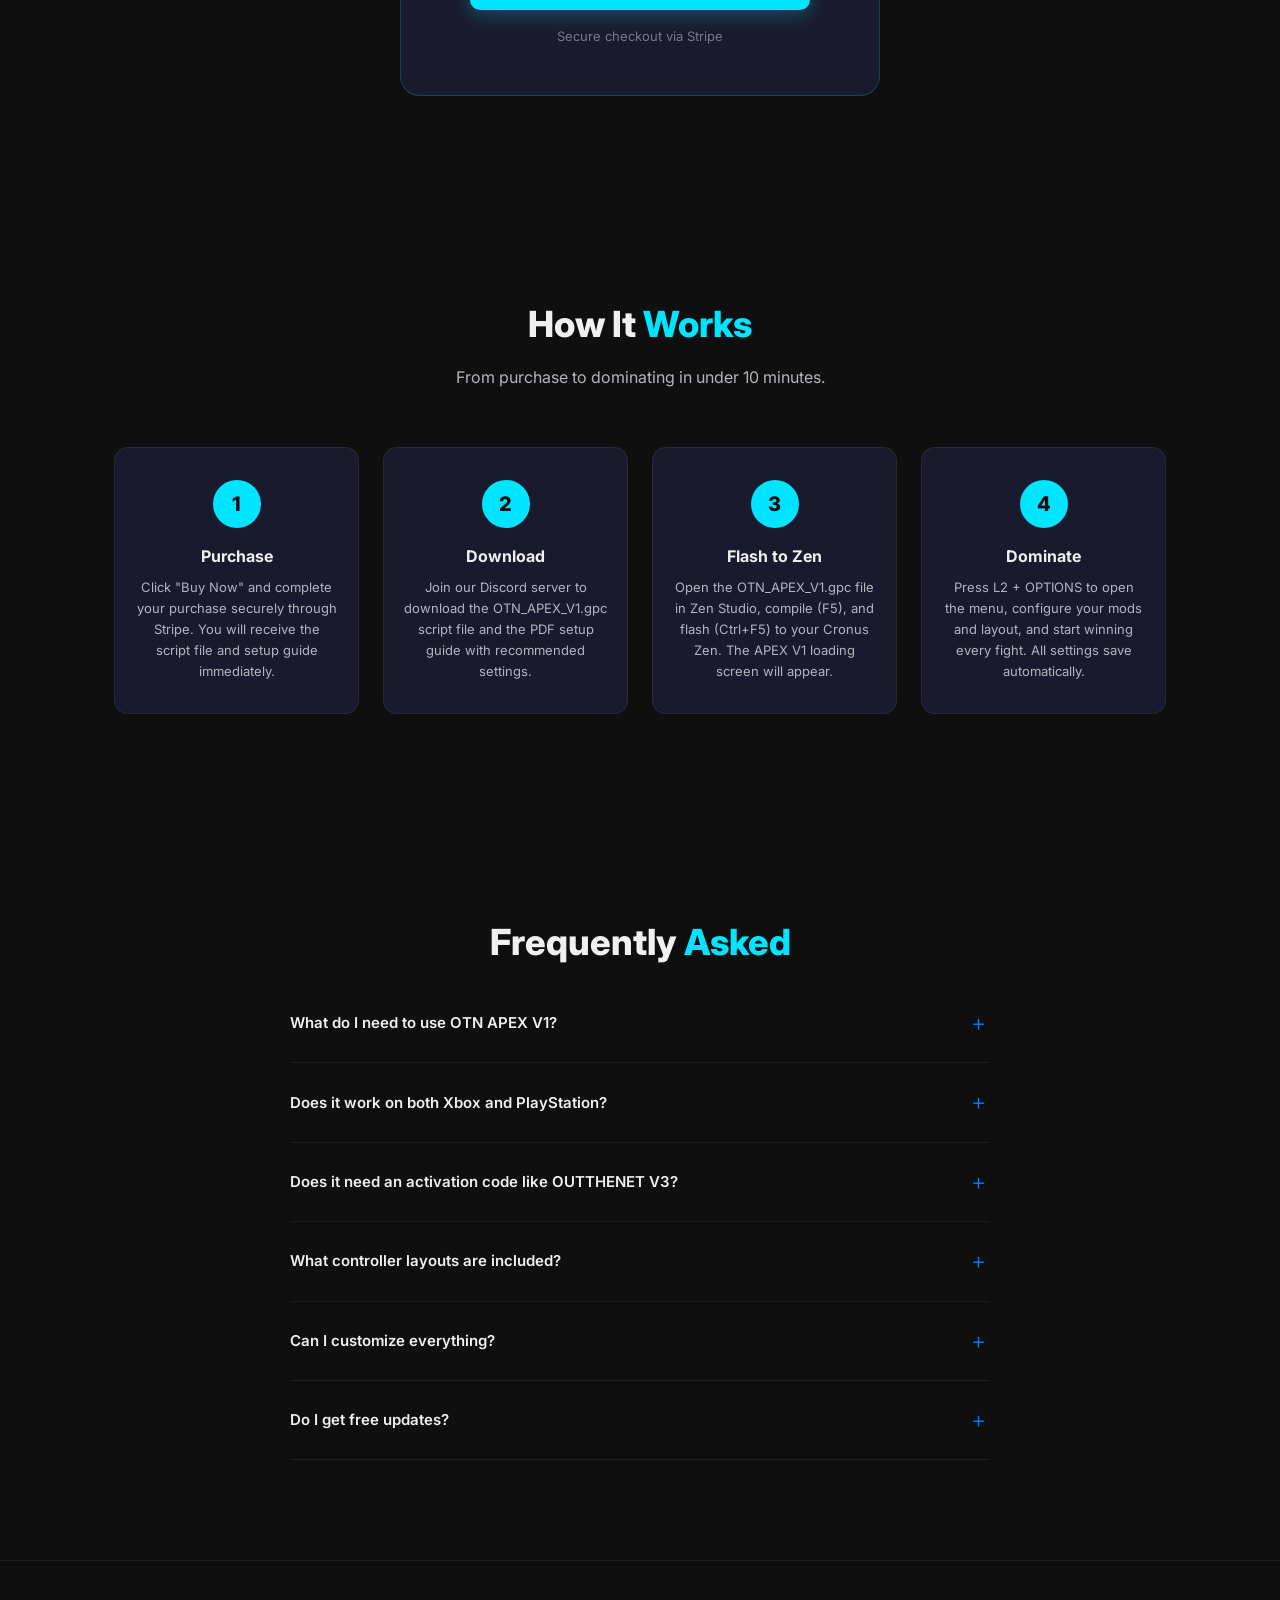
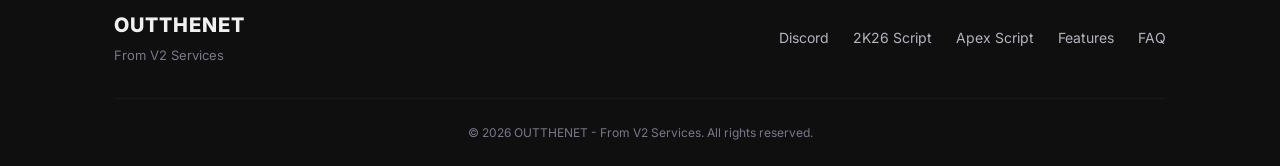
==== commit 6a3d7193: "Keep Apex guide filename unchanged" ====
--- a/apex.html
+++ b/apex.html
@@ -177,7 +177,7 @@
                 <div class="step step-apex">
                     <div class="step-number step-number-cyan">3</div>
                     <h3>Flash to Zen</h3>
-                    <p>Open the OUTTHENET_V3.gpc file in Zen Studio, compile (F5), and flash (Ctrl+F5) to your Cronus Zen. The APEX V1 loading screen will appear.</p>
+                    <p>Open the OTN_APEX_V1.gpc file in Zen Studio, compile (F5), and flash (Ctrl+F5) to your Cronus Zen. The APEX V1 loading screen will appear.</p>
                 </div>
                 <div class="step step-apex">
                     <div class="step-number step-number-cyan">4</div>
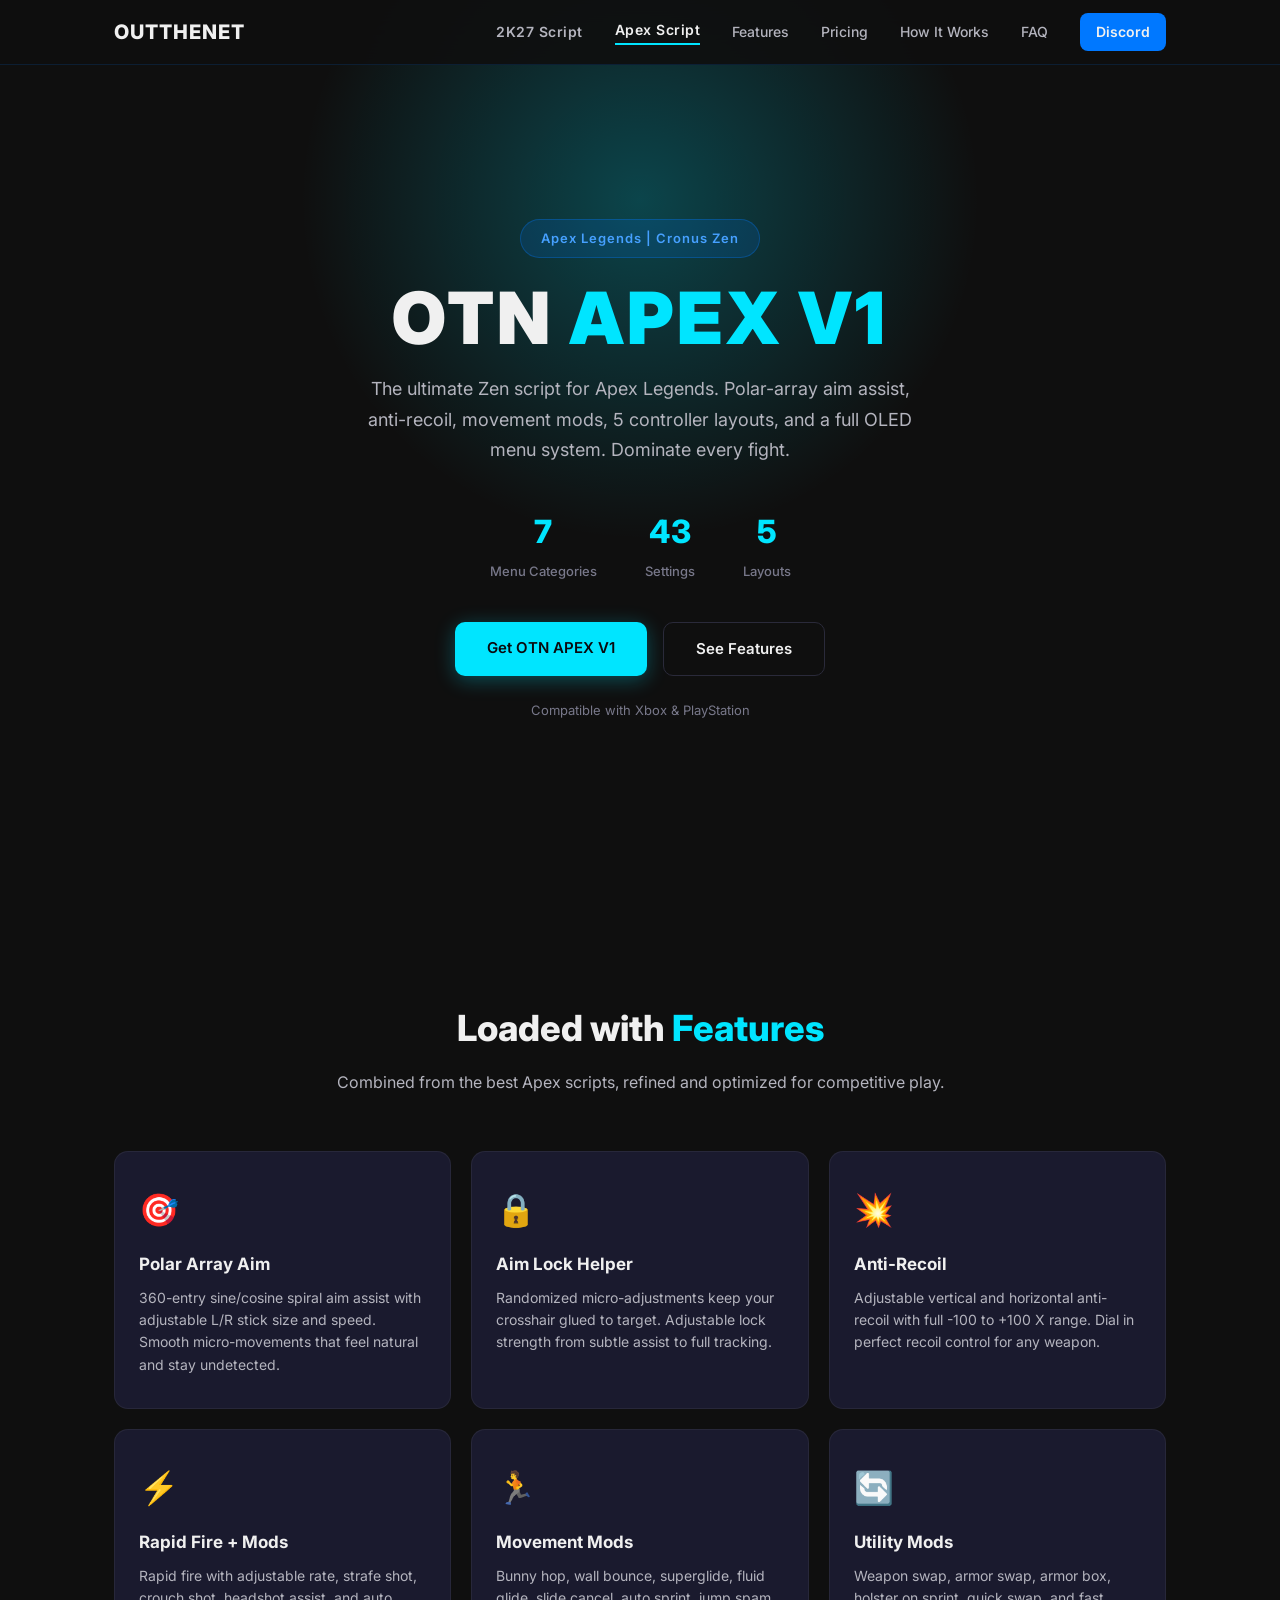
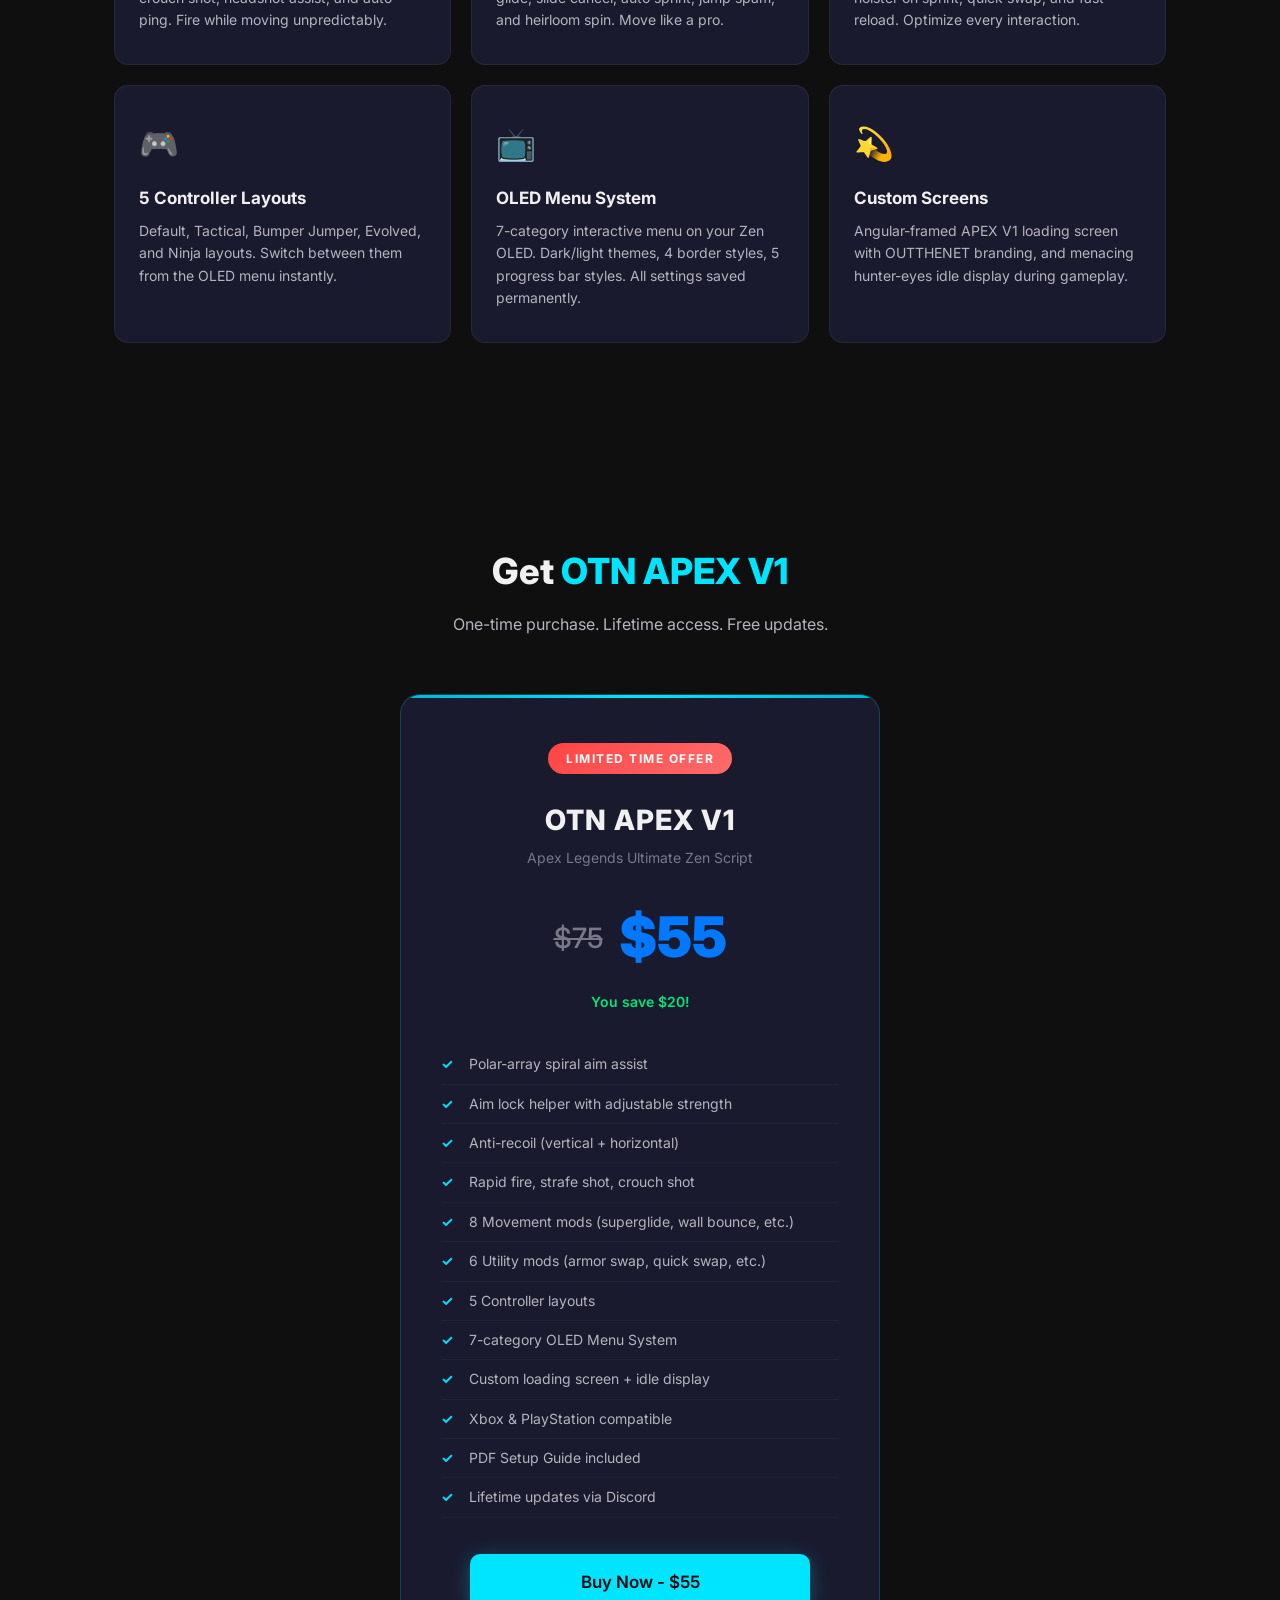
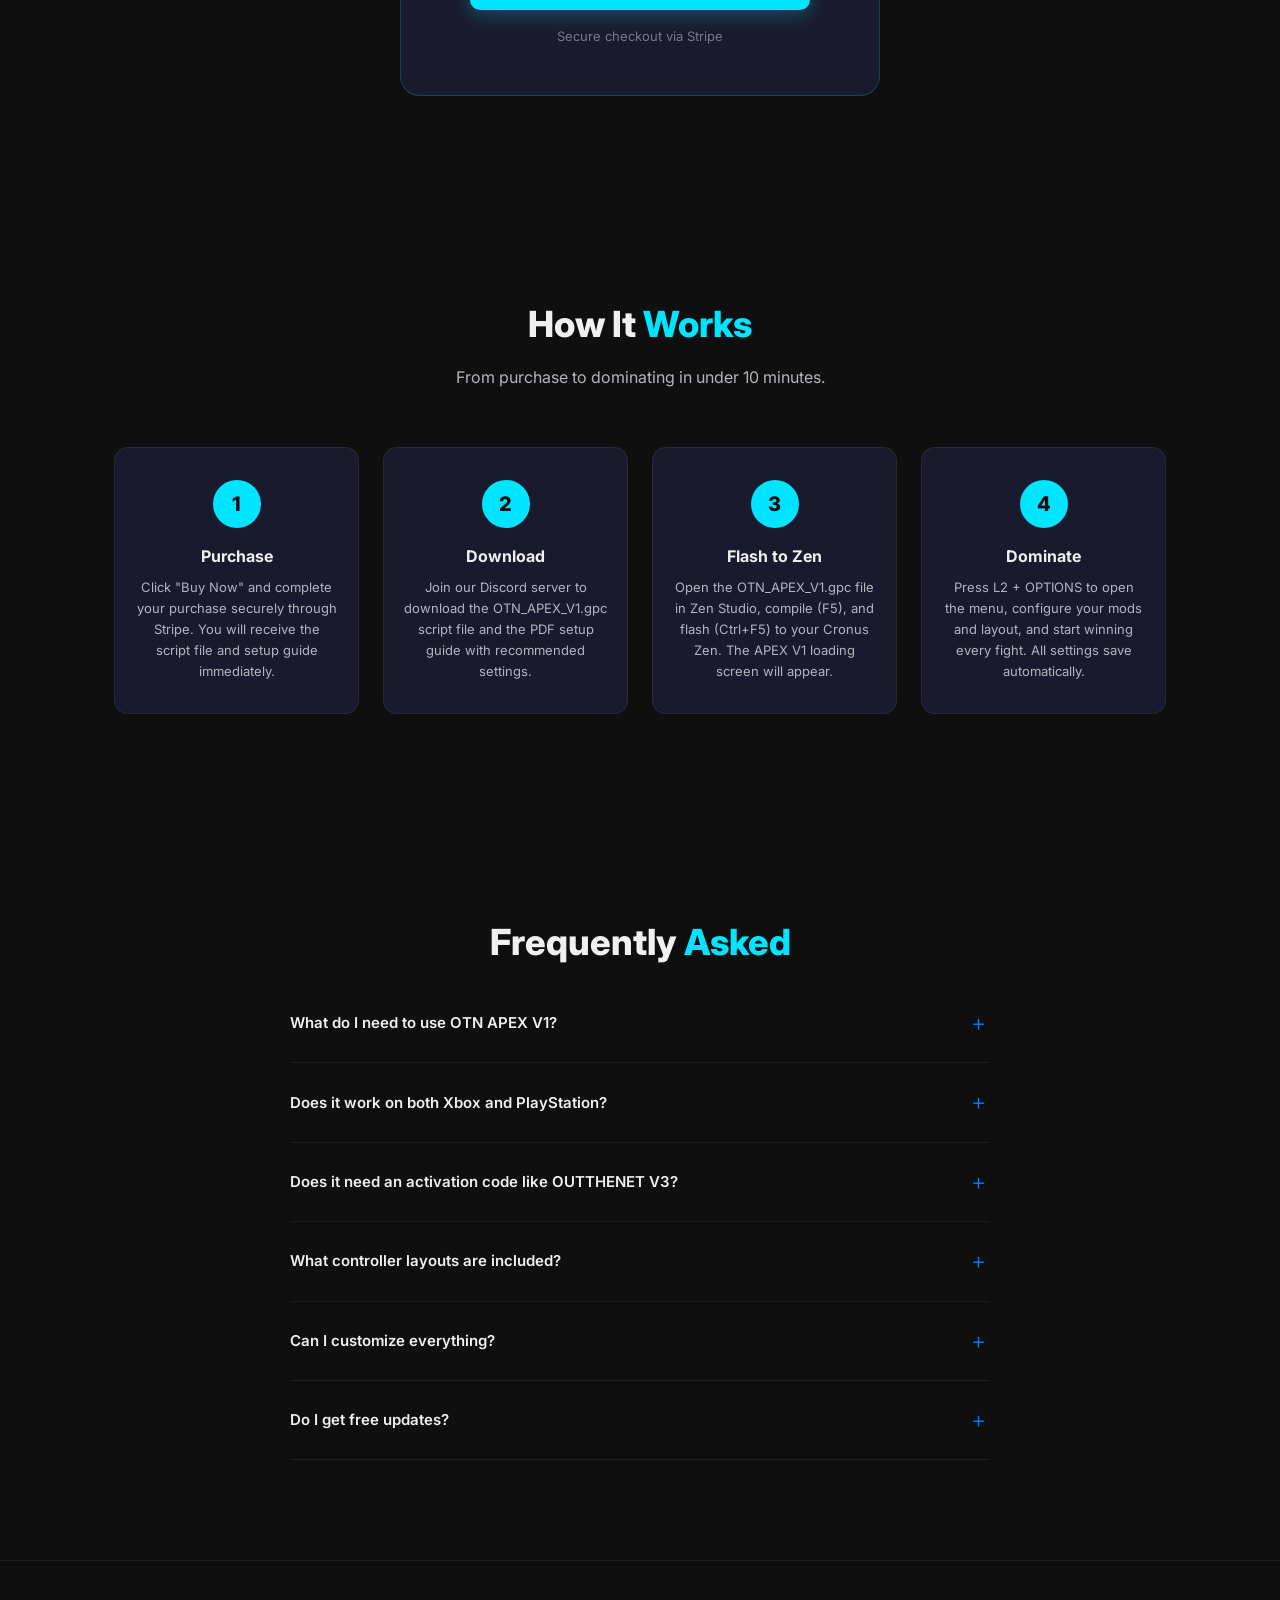
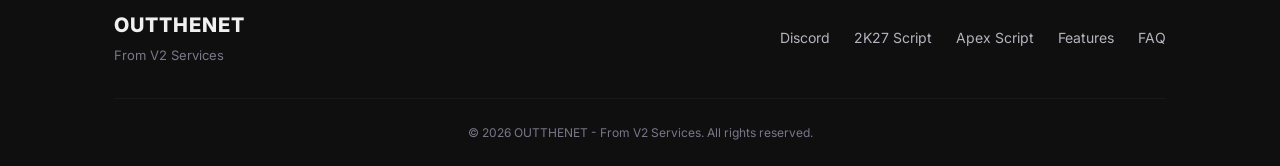
==== commit bdf87b50: "Update site copy to V3 for NBA 2K27" ====
--- a/apex.html
+++ b/apex.html
@@ -15,7 +15,7 @@
         <div class="nav-container">
             <a href="index.html" class="nav-logo" style="text-decoration:none;color:inherit;">OUTTHENET</a>
             <div class="nav-links">
-                <a href="index.html" class="nav-product-link">2K26 Script</a>
+                <a href="index.html" class="nav-product-link">2K27 Script</a>
                 <a href="apex.html" class="nav-product-link nav-active">Apex Script</a>
                 <a href="#features">Features</a>
                 <a href="#pricing">Pricing</a>
@@ -28,7 +28,7 @@
             </button>
         </div>
         <div class="mobile-menu" id="mobileMenu">
-            <a href="index.html" onclick="toggleMobile()">2K26 Script</a>
+            <a href="index.html" onclick="toggleMobile()">2K27 Script</a>
             <a href="apex.html" onclick="toggleMobile()">Apex Script</a>
             <a href="#features" onclick="toggleMobile()">Features</a>
             <a href="#pricing" onclick="toggleMobile()">Pricing</a>
@@ -261,7 +261,7 @@
                 </div>
                 <div class="footer-links">
                     <a href="https://discord.gg/yZKKEfKaQA" target="_blank">Discord</a>
-                    <a href="index.html">2K26 Script</a>
+                    <a href="index.html">2K27 Script</a>
                     <a href="apex.html">Apex Script</a>
                     <a href="#features">Features</a>
                     <a href="#faq">FAQ</a>
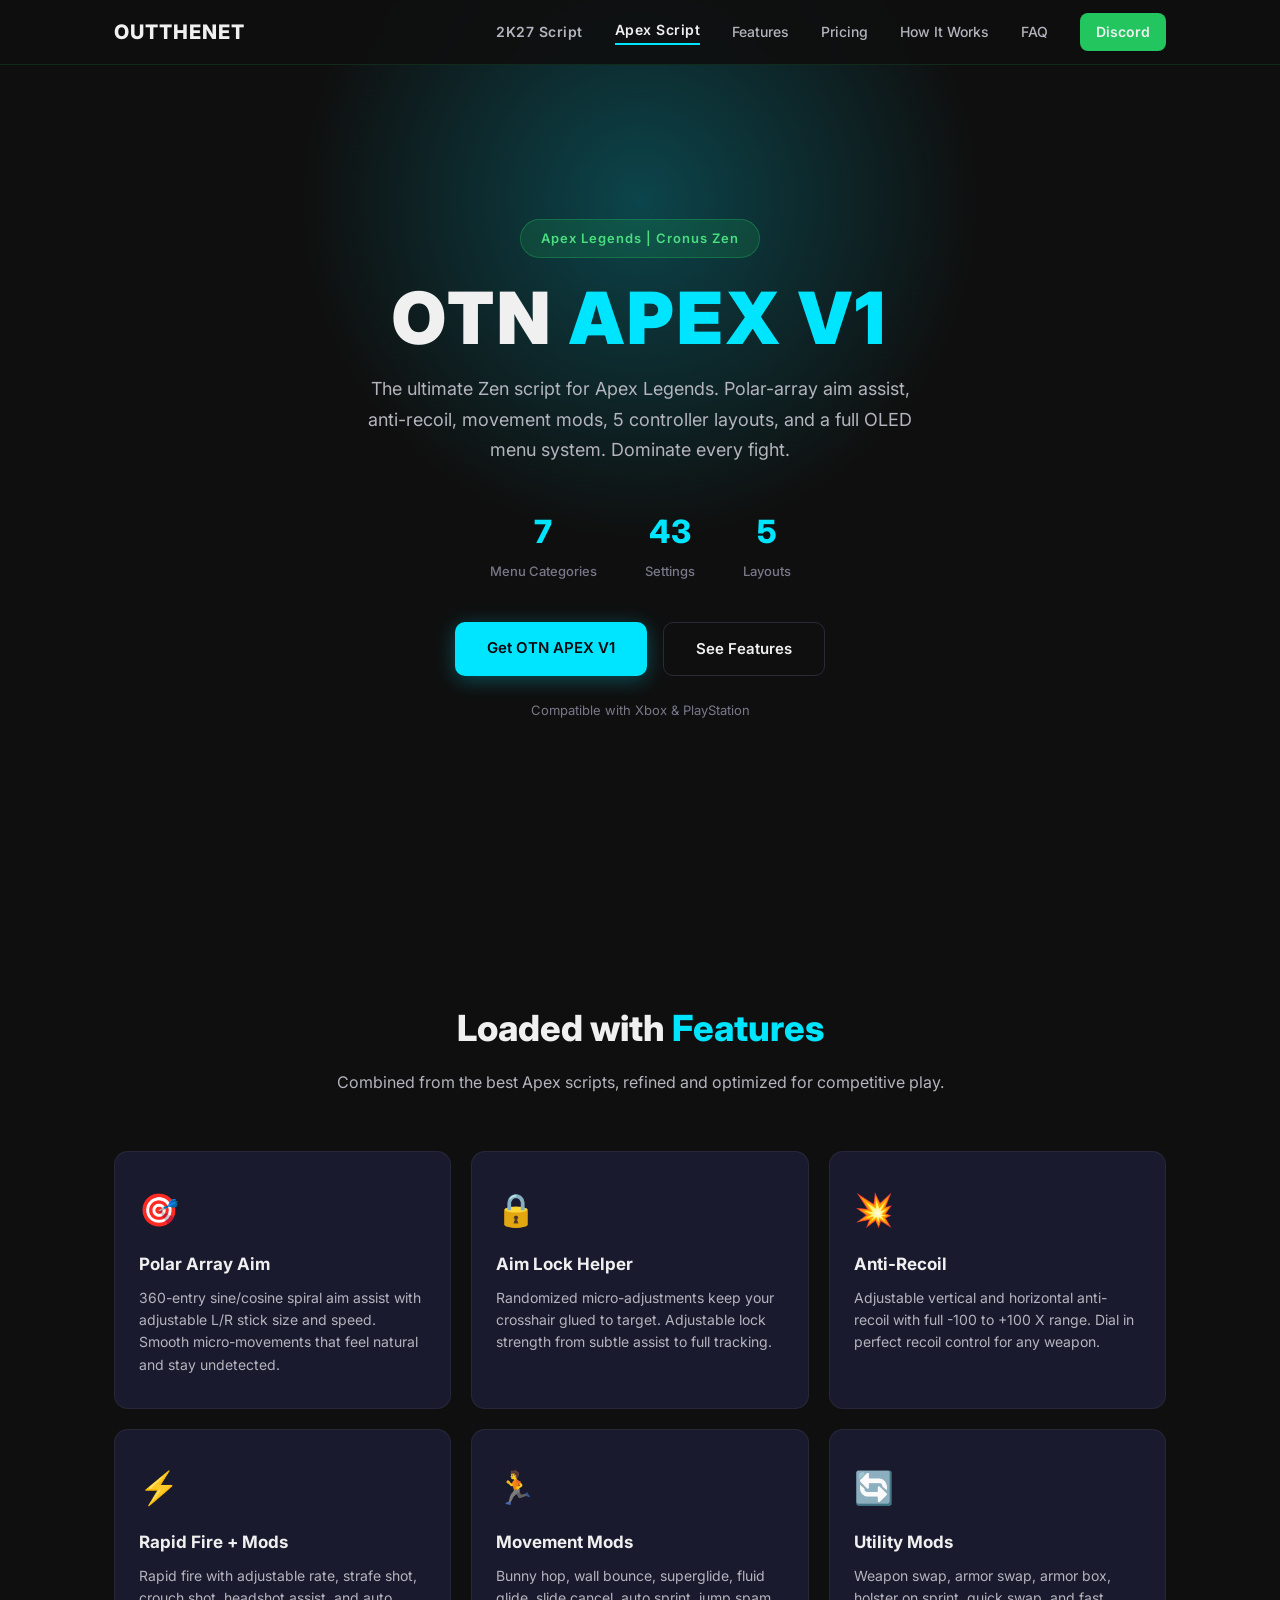
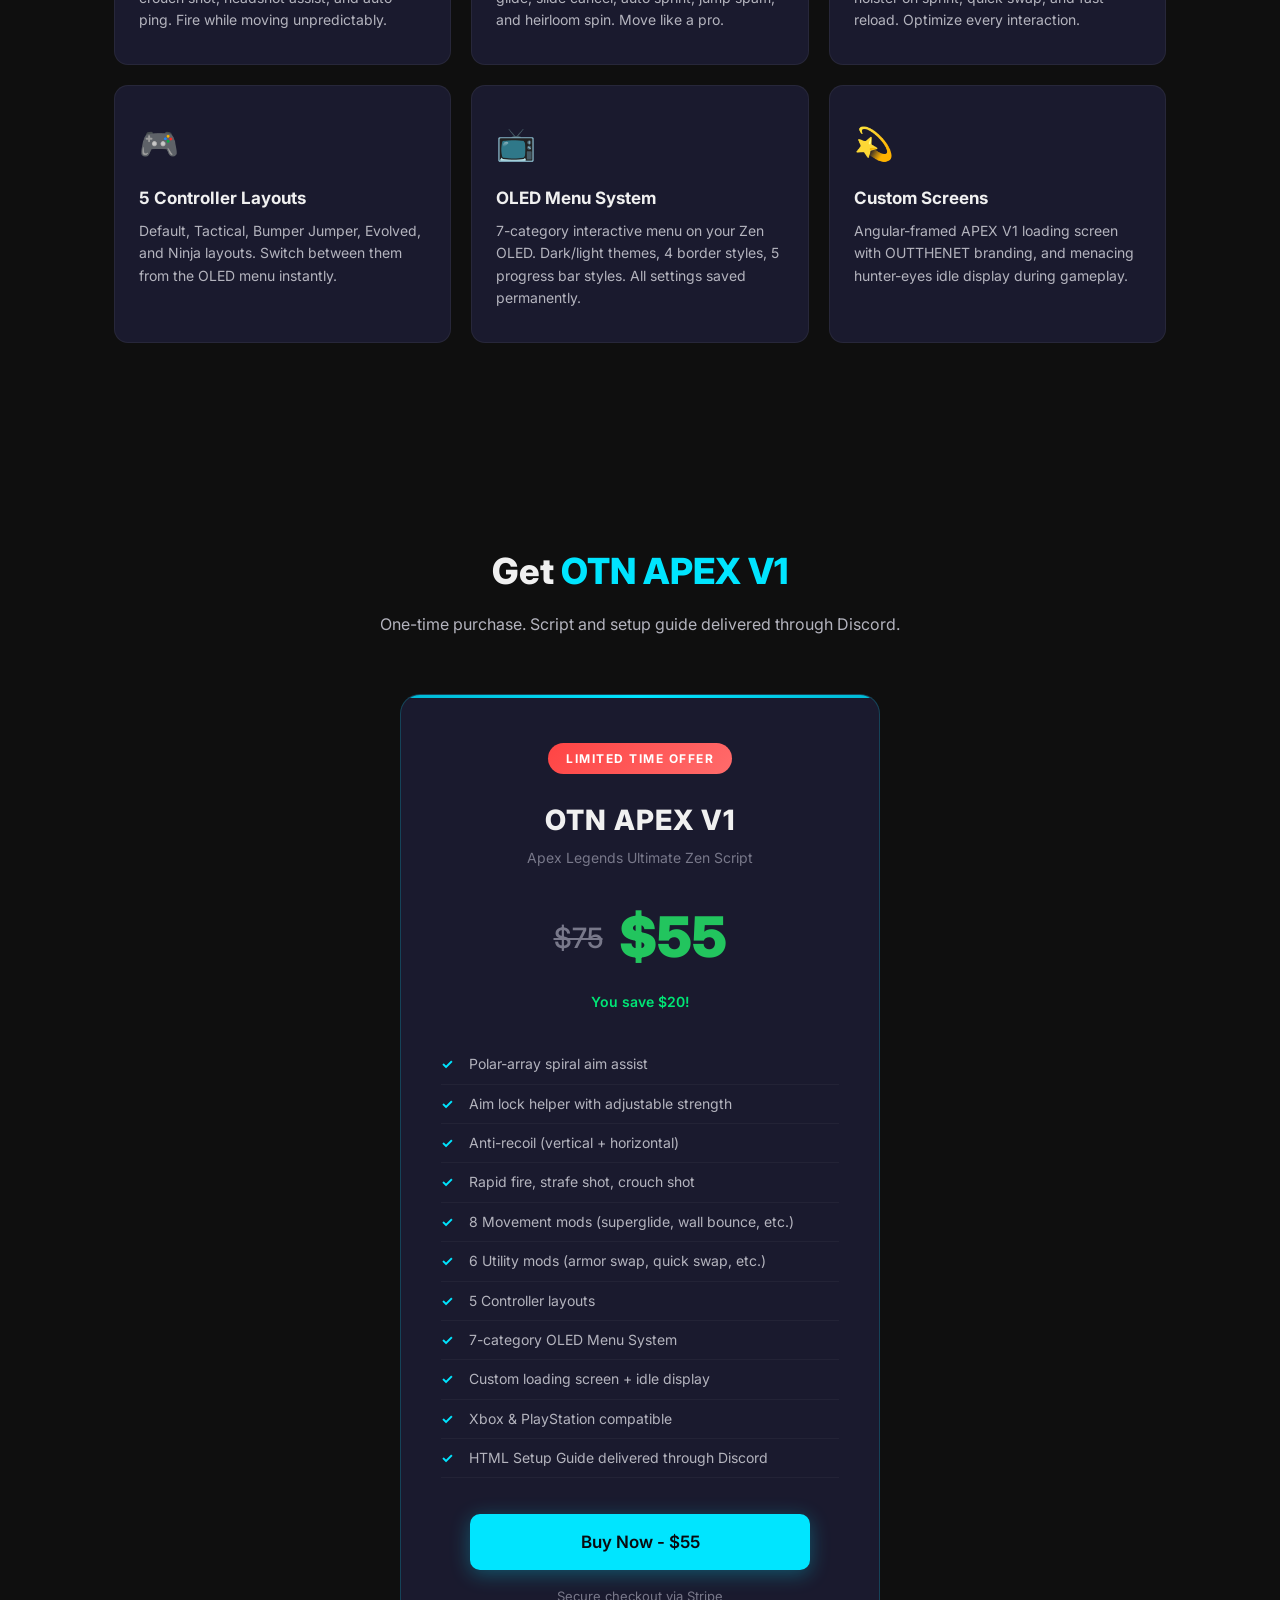
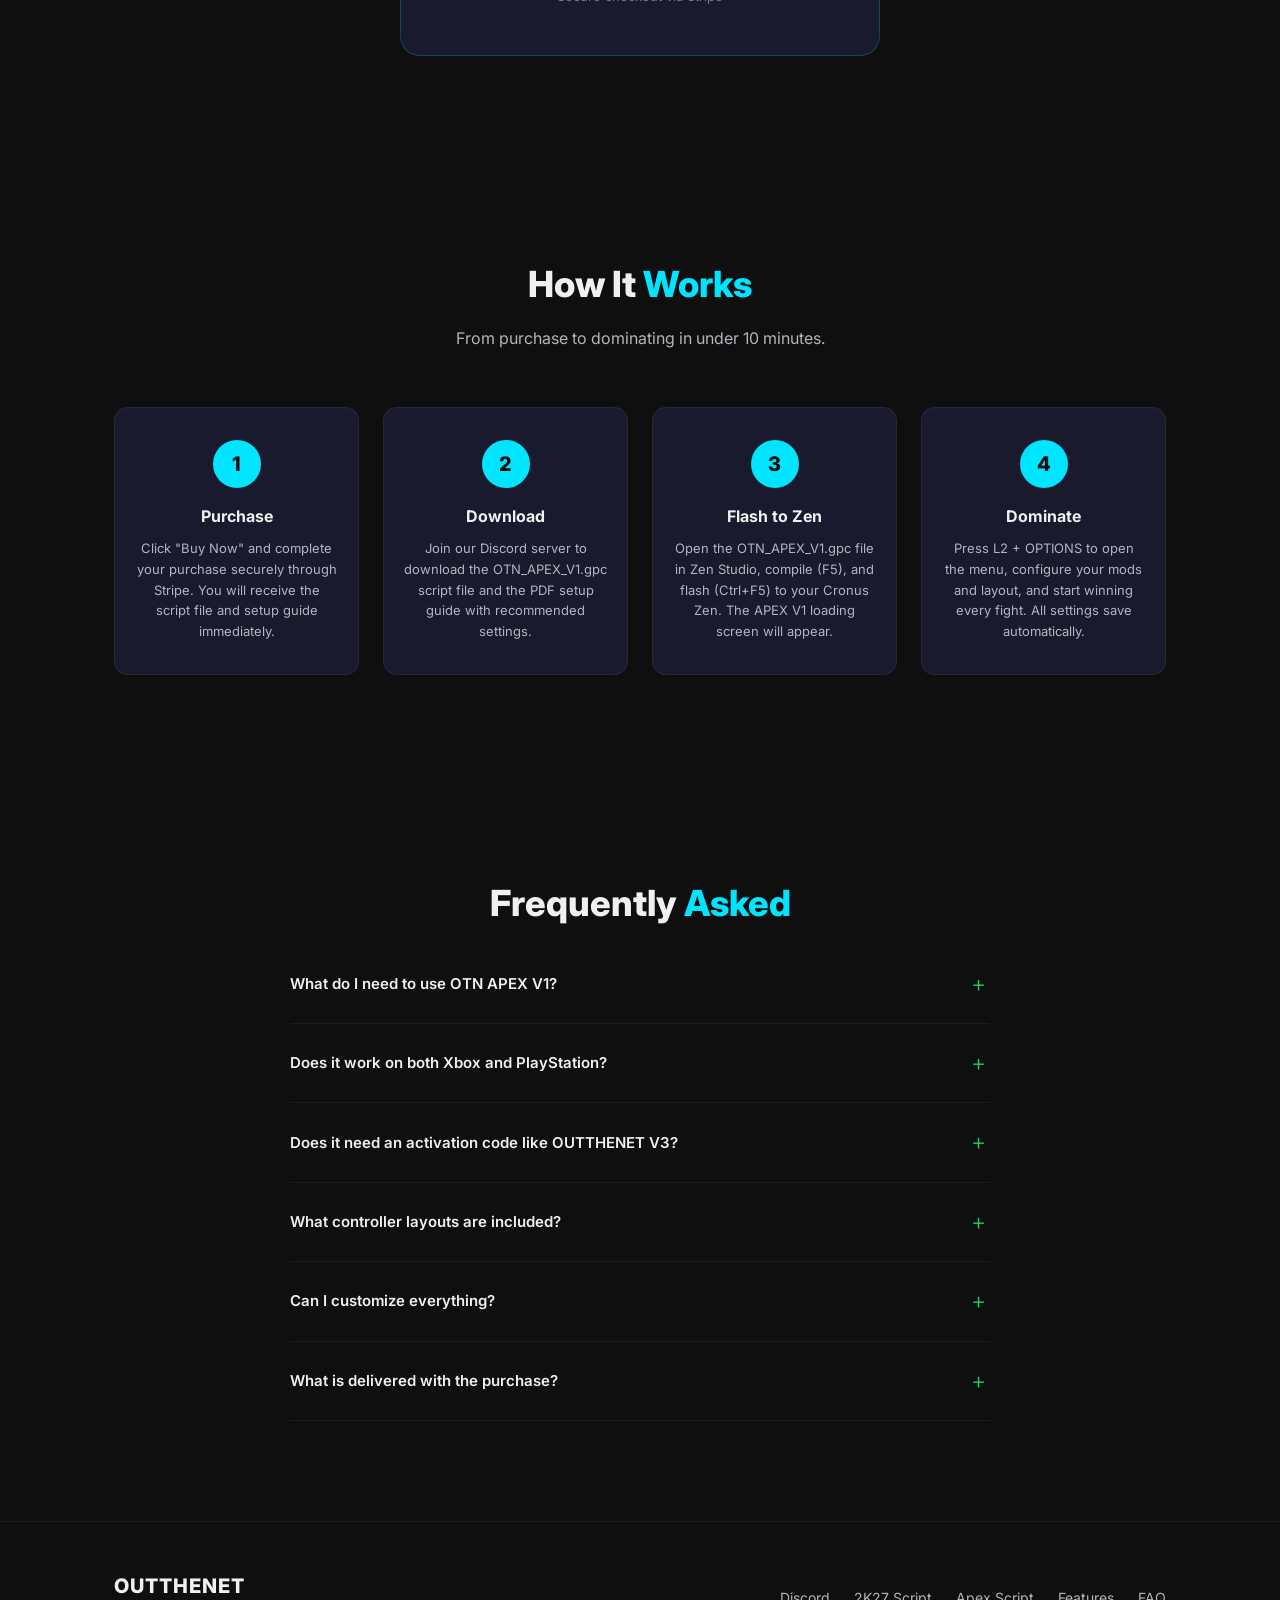
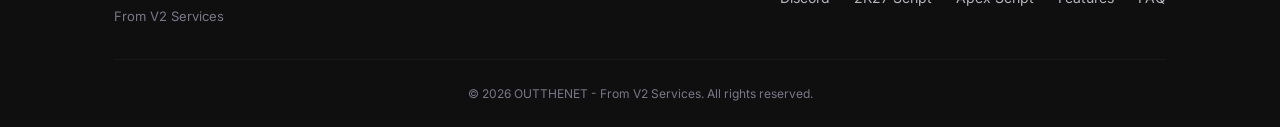
==== commit 7a8a25ec: "Site: update V3 consistency copy Co-Authored-By: XP pxoder <pooder1008@gmail.com>" ====
--- a/apex.html
+++ b/apex.html
@@ -126,7 +126,7 @@
     <section class="pricing" id="pricing">
         <div class="container">
             <h2 class="section-title">Get <span class="cyan">OTN APEX V1</span></h2>
-            <p class="section-subtitle">One-time purchase. Lifetime access. Free updates.</p>
+             <p class="section-subtitle">One-time purchase. Script and setup guide delivered through Discord.</p>
             <div class="pricing-card pricing-card-apex">
                 <div class="pricing-badge">LIMITED TIME OFFER</div>
                 <div class="pricing-name">OTN APEX V1</div>
@@ -147,8 +147,7 @@
                     <li>7-category OLED Menu System</li>
                     <li>Custom loading screen + idle display</li>
                     <li>Xbox & PlayStation compatible</li>
-                    <li>PDF Setup Guide included</li>
-                    <li>Lifetime updates via Discord</li>
+                    <li>HTML Setup Guide delivered through Discord</li>
                 </ul>
                 <button class="btn btn-cyan btn-large" id="buyButtonApex" onclick="handleBuyApex()">
                     Buy Now - $55
@@ -240,11 +239,11 @@
                 </div>
                 <div class="faq-item" onclick="toggleFaq(this)">
                     <div class="faq-question">
-                        <span>Do I get free updates?</span>
-                        <span class="faq-arrow faq-arrow-cyan">+</span>
-                    </div>
-                    <div class="faq-answer">
-                        <p>Yes! All future updates to OTN APEX V1 are included. When a new version drops, just re-download from Discord and re-flash to your Zen.</p>
+                        <span>What is delivered with the purchase?</span>
+                        <span class="faq-arrow faq-arrow-cyan">+</span>
+                    </div>
+                    <div class="faq-answer">
+                        <p>Your purchase includes the OTN APEX V1 script and its setup guide delivered through Discord.</p>
                     </div>
                 </div>
             </div>
--- a/style.css
+++ b/style.css
@@ -9,9 +9,9 @@
     --bg: #0f0f0f;
     --bg-card: #1a1a2e;
     --bg-card-hover: #1e1e3a;
-    --blue: #0078ff;
-    --blue-light: #46a0ff;
-    --blue-glow: rgba(0, 120, 255, 0.3);
+    --blue: #22c55e;
+    --blue-light: #4ade80;
+    --blue-glow: rgba(34, 197, 94, 0.3);
     --white: #f0f0f0;
     --gray: #b4b4be;
     --gray-mid: #78788a;
@@ -52,7 +52,7 @@
     z-index: 1000;
     background: rgba(15, 15, 15, 0.9);
     backdrop-filter: blur(20px);
-    border-bottom: 1px solid rgba(0, 120, 255, 0.15);
+    border-bottom: 1px solid rgba(34, 197, 94, 0.15);
 }
 
 .nav-container {
@@ -143,7 +143,7 @@
     padding: 16px 24px;
     gap: 16px;
     background: rgba(15, 15, 15, 0.98);
-    border-bottom: 1px solid rgba(0, 120, 255, 0.15);
+    border-bottom: 1px solid rgba(34, 197, 94, 0.15);
 }
 
 .mobile-menu a {
@@ -194,8 +194,8 @@
 
 .hero-badge {
     display: inline-block;
-    background: rgba(0, 120, 255, 0.15);
-    border: 1px solid rgba(0, 120, 255, 0.3);
+    background: rgba(34, 197, 94, 0.15);
+    border: 1px solid rgba(34, 197, 94, 0.3);
     color: var(--blue-light);
     padding: 8px 20px;
     border-radius: 50px;
@@ -311,7 +311,7 @@
 
 .btn-primary:hover {
     background: var(--blue-light);
-    box-shadow: 0 4px 30px rgba(0, 120, 255, 0.5);
+    box-shadow: 0 4px 30px rgba(34, 197, 94, 0.5);
     transform: translateY(-1px);
 }
 
@@ -368,9 +368,9 @@
 
 .feature-card:hover {
     background: var(--bg-card-hover);
-    border-color: rgba(0, 120, 255, 0.2);
+    border-color: rgba(34, 197, 94, 0.2);
     transform: translateY(-4px);
-    box-shadow: 0 8px 30px rgba(0, 120, 255, 0.1);
+    box-shadow: 0 8px 30px rgba(34, 197, 94, 0.1);
 }
 
 .feature-card-apex:hover {
@@ -405,7 +405,7 @@
     max-width: 480px;
     margin: 0 auto;
     background: var(--bg-card);
-    border: 1px solid rgba(0, 120, 255, 0.2);
+    border: 1px solid rgba(34, 197, 94, 0.2);
     border-radius: 20px;
     padding: 48px 40px;
     text-align: center;
@@ -538,7 +538,7 @@
 }
 
 .step:hover {
-    border-color: rgba(0, 120, 255, 0.2);
+    border-color: rgba(34, 197, 94, 0.2);
     transform: translateY(-4px);
 }
 
@@ -593,7 +593,7 @@
 }
 
 .faq-item:hover {
-    background: rgba(0, 120, 255, 0.03);
+    background: rgba(34, 197, 94, 0.03);
 }
 
 .faq-question {
@@ -757,89 +757,4 @@
     .section-title {
         font-size: 28px;
     }
-
-    .changelog-grid {
-        grid-template-columns: 1fr;
-    }
-}
-
-/* === CHANGELOG === */
-.changelog {
-    padding: 80px 0;
-    background: var(--bg);
-}
-
-.changelog-grid {
-    display: grid;
-    grid-template-columns: 1fr 1fr;
-    gap: 40px;
-    margin-top: 40px;
-}
-
-.changelog-heading {
-    font-size: 20px;
-    font-weight: 700;
-    color: var(--blue-light);
-    margin-bottom: 24px;
-    padding-bottom: 12px;
-    border-bottom: 2px solid rgba(0, 120, 255, 0.2);
-}
-
-.changelog-item {
-    background: var(--bg-card);
-    border: 1px solid var(--gray-dark);
-    border-radius: 12px;
-    padding: 20px;
-    margin-bottom: 16px;
-    transition: border-color 0.2s;
-}
-
-.changelog-item:hover {
-    border-color: rgba(0, 120, 255, 0.3);
-}
-
-.changelog-item h4 {
-    font-size: 16px;
-    font-weight: 700;
-    color: var(--white);
-    margin-bottom: 8px;
-}
-
-.changelog-item p {
-    font-size: 14px;
-    color: var(--gray);
-    line-height: 1.6;
-}
-
-.changelog-badge {
-    display: inline-block;
-    font-size: 11px;
-    font-weight: 700;
-    letter-spacing: 1px;
-    padding: 3px 10px;
-    border-radius: 4px;
-    margin-bottom: 10px;
-}
-
-.badge-new {
-    background: rgba(0, 120, 255, 0.15);
-    color: var(--blue-light);
-    border: 1px solid rgba(0, 120, 255, 0.3);
-}
-
-.badge-fix {
-    background: rgba(0, 230, 118, 0.1);
-    color: var(--green);
-    border: 1px solid rgba(0, 230, 118, 0.25);
-}
-
-.changelog-how {
-    margin-top: 12px;
-    padding: 12px;
-    background: rgba(0, 120, 255, 0.06);
-    border-left: 3px solid var(--blue);
-    border-radius: 0 8px 8px 0;
-    font-size: 13px;
-    color: var(--gray);
-    line-height: 1.6;
-}
+}
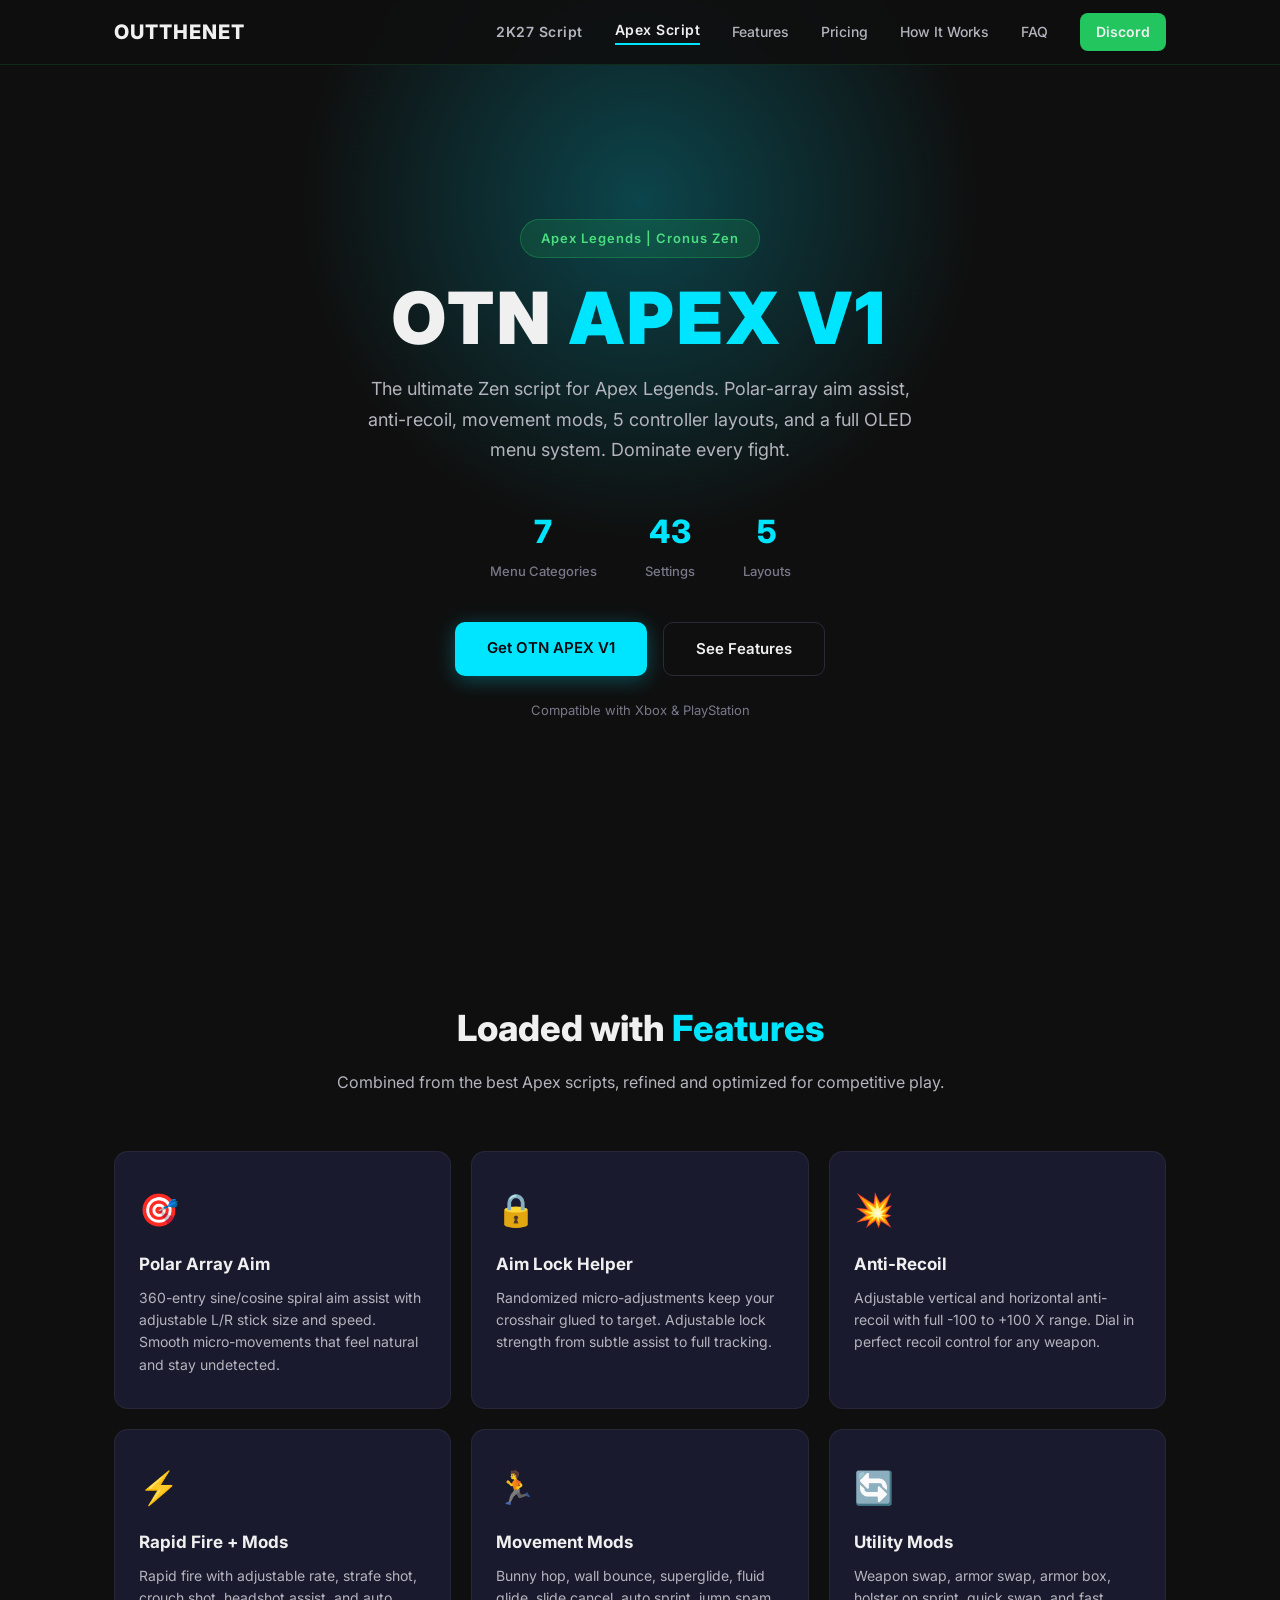
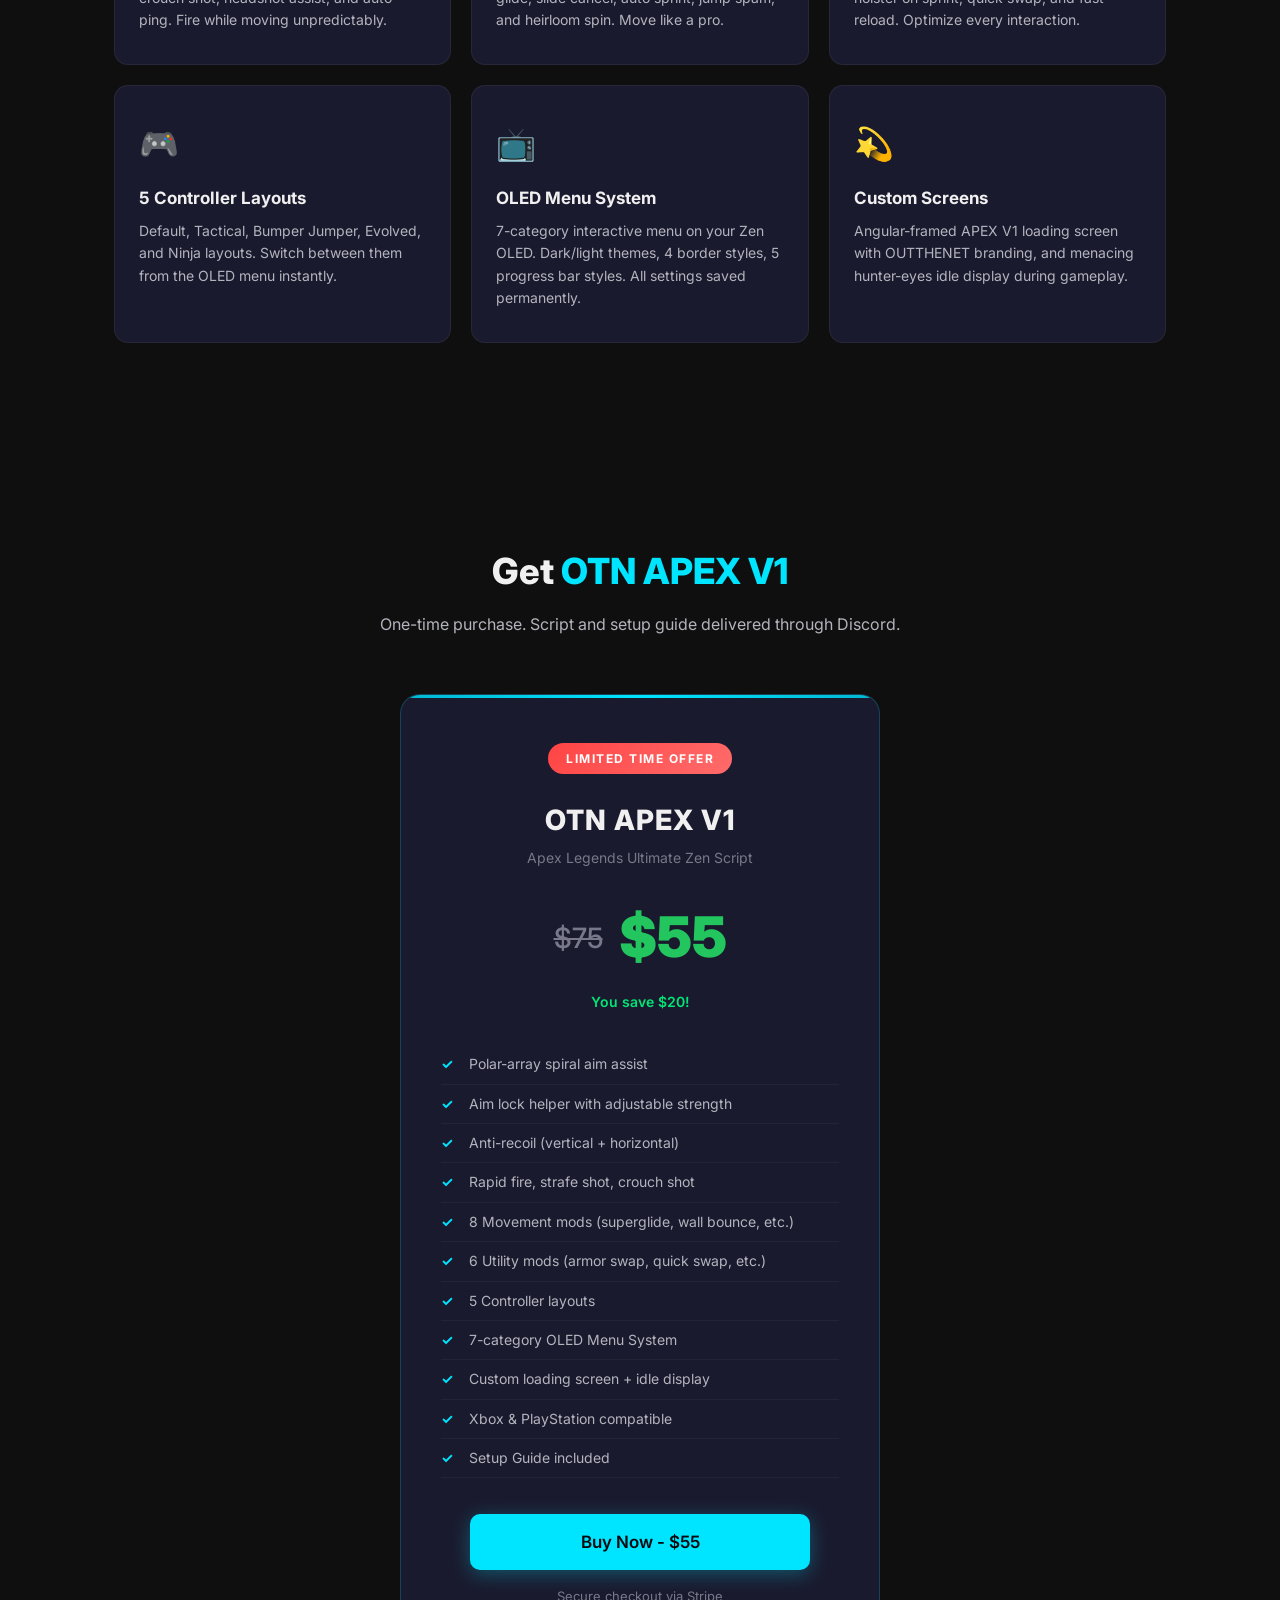
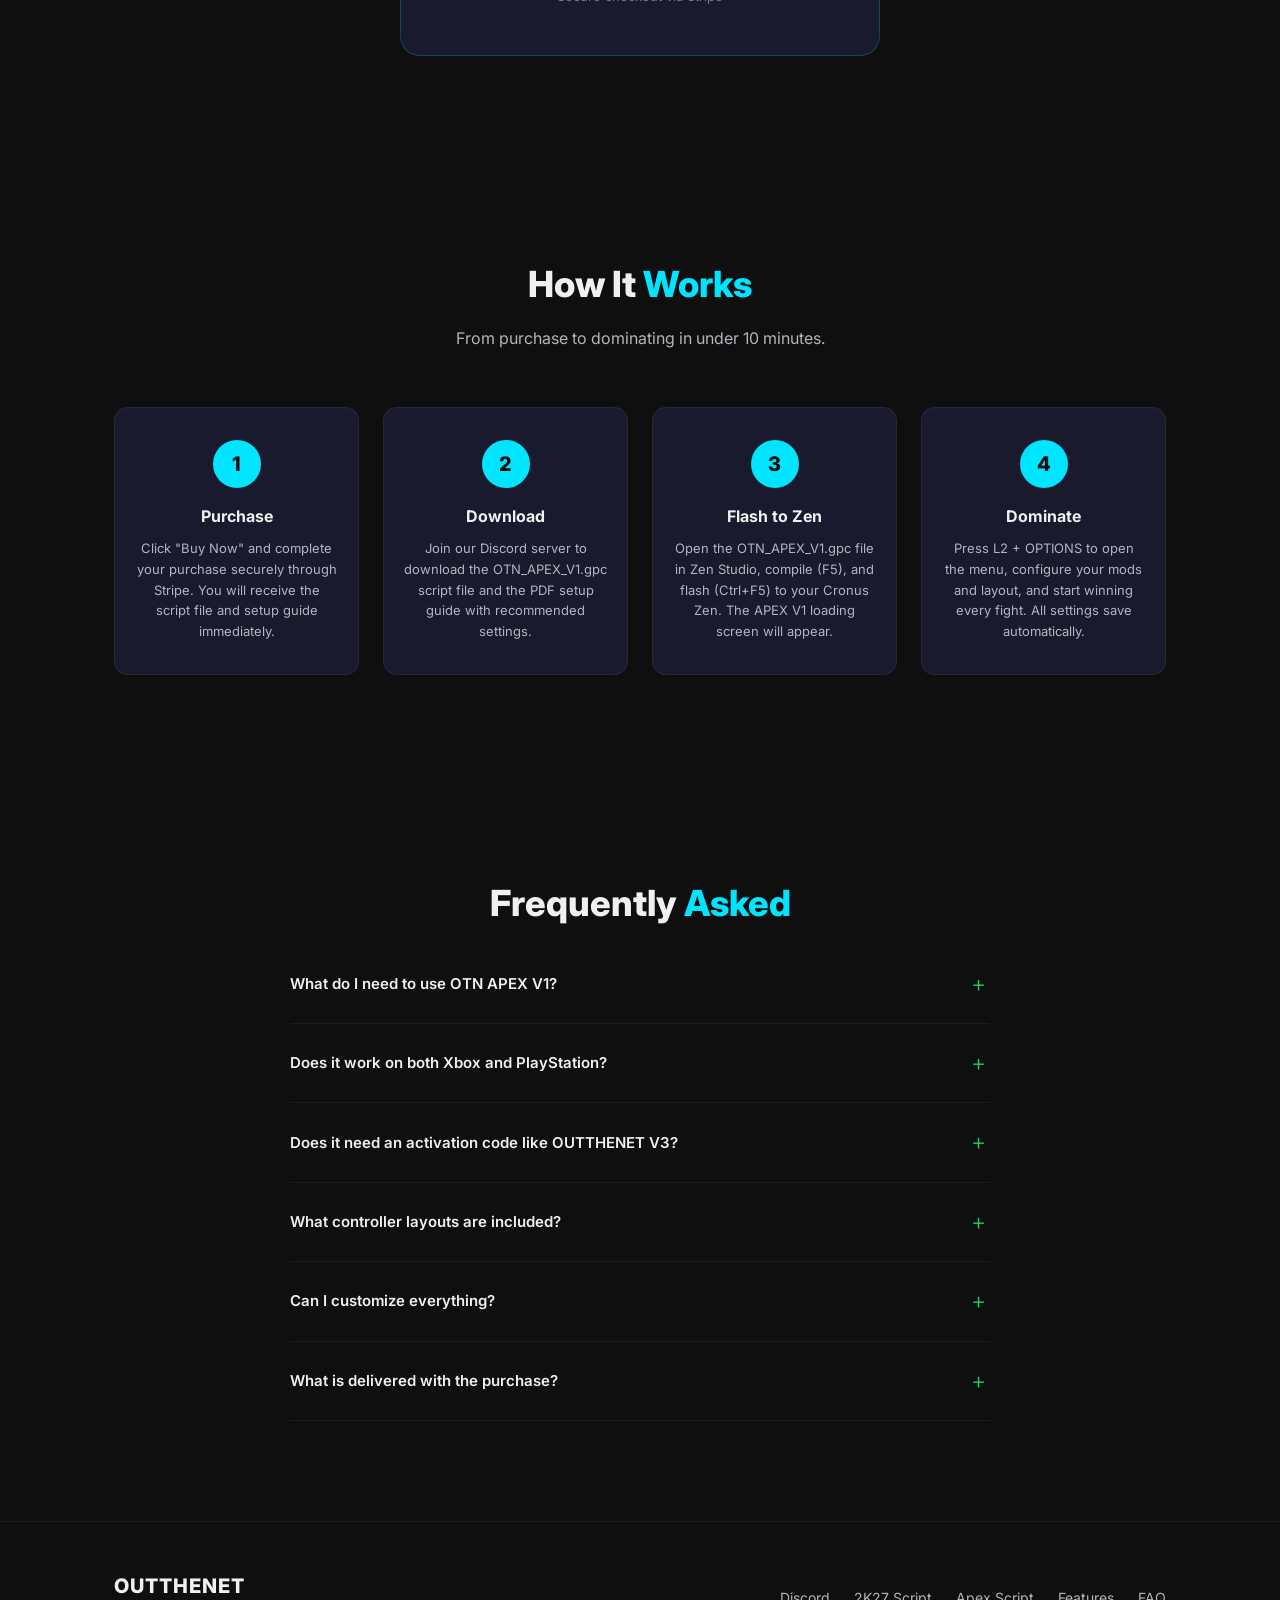
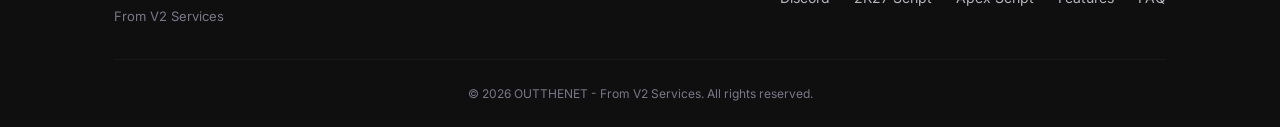
==== commit 1761598c: "apex: keep setup-guide bullet format-neutral" ====
--- a/apex.html
+++ b/apex.html
@@ -126,7 +126,7 @@
     <section class="pricing" id="pricing">
         <div class="container">
             <h2 class="section-title">Get <span class="cyan">OTN APEX V1</span></h2>
-             <p class="section-subtitle">One-time purchase. Script and setup guide delivered through Discord.</p>
+            <p class="section-subtitle">One-time purchase. Script and setup guide delivered through Discord.</p>
             <div class="pricing-card pricing-card-apex">
                 <div class="pricing-badge">LIMITED TIME OFFER</div>
                 <div class="pricing-name">OTN APEX V1</div>
@@ -147,7 +147,7 @@
                     <li>7-category OLED Menu System</li>
                     <li>Custom loading screen + idle display</li>
                     <li>Xbox & PlayStation compatible</li>
-                    <li>HTML Setup Guide delivered through Discord</li>
+                    <li>Setup Guide included</li>
                 </ul>
                 <button class="btn btn-cyan btn-large" id="buyButtonApex" onclick="handleBuyApex()">
                     Buy Now - $55
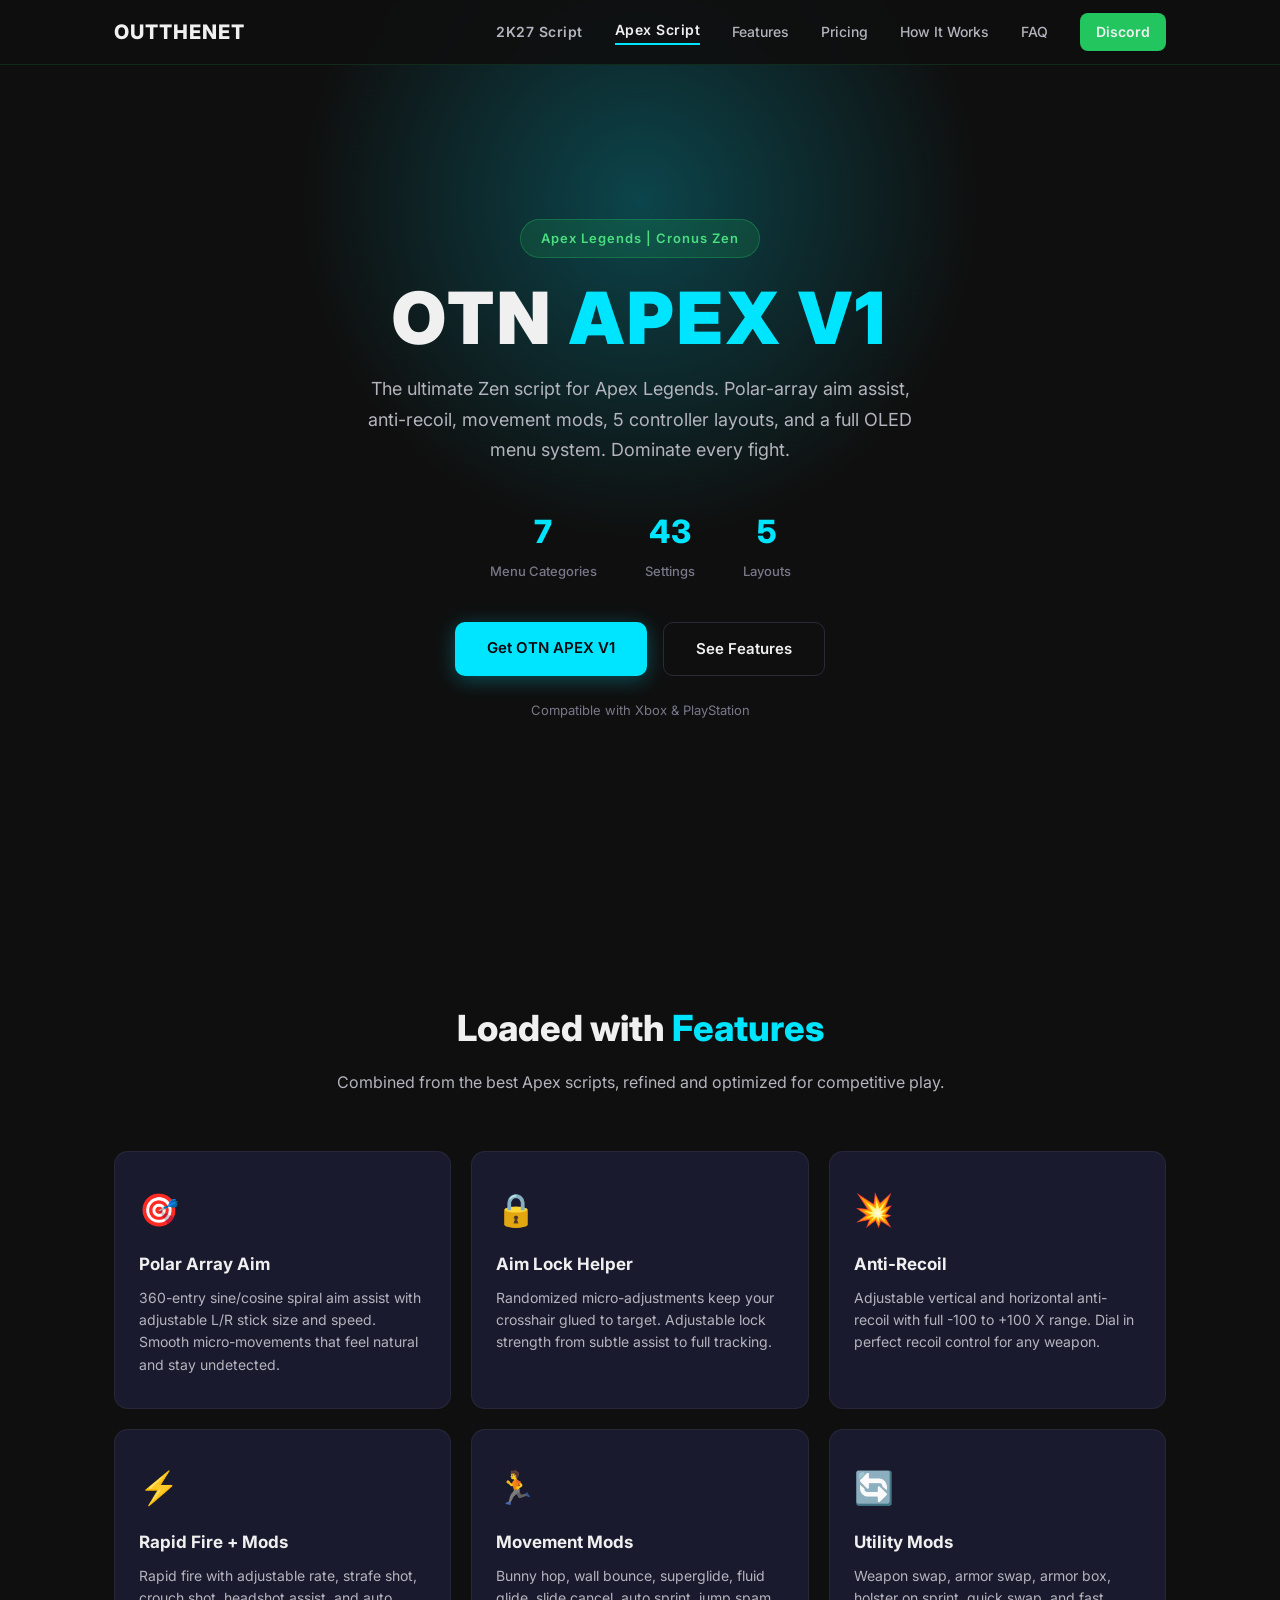
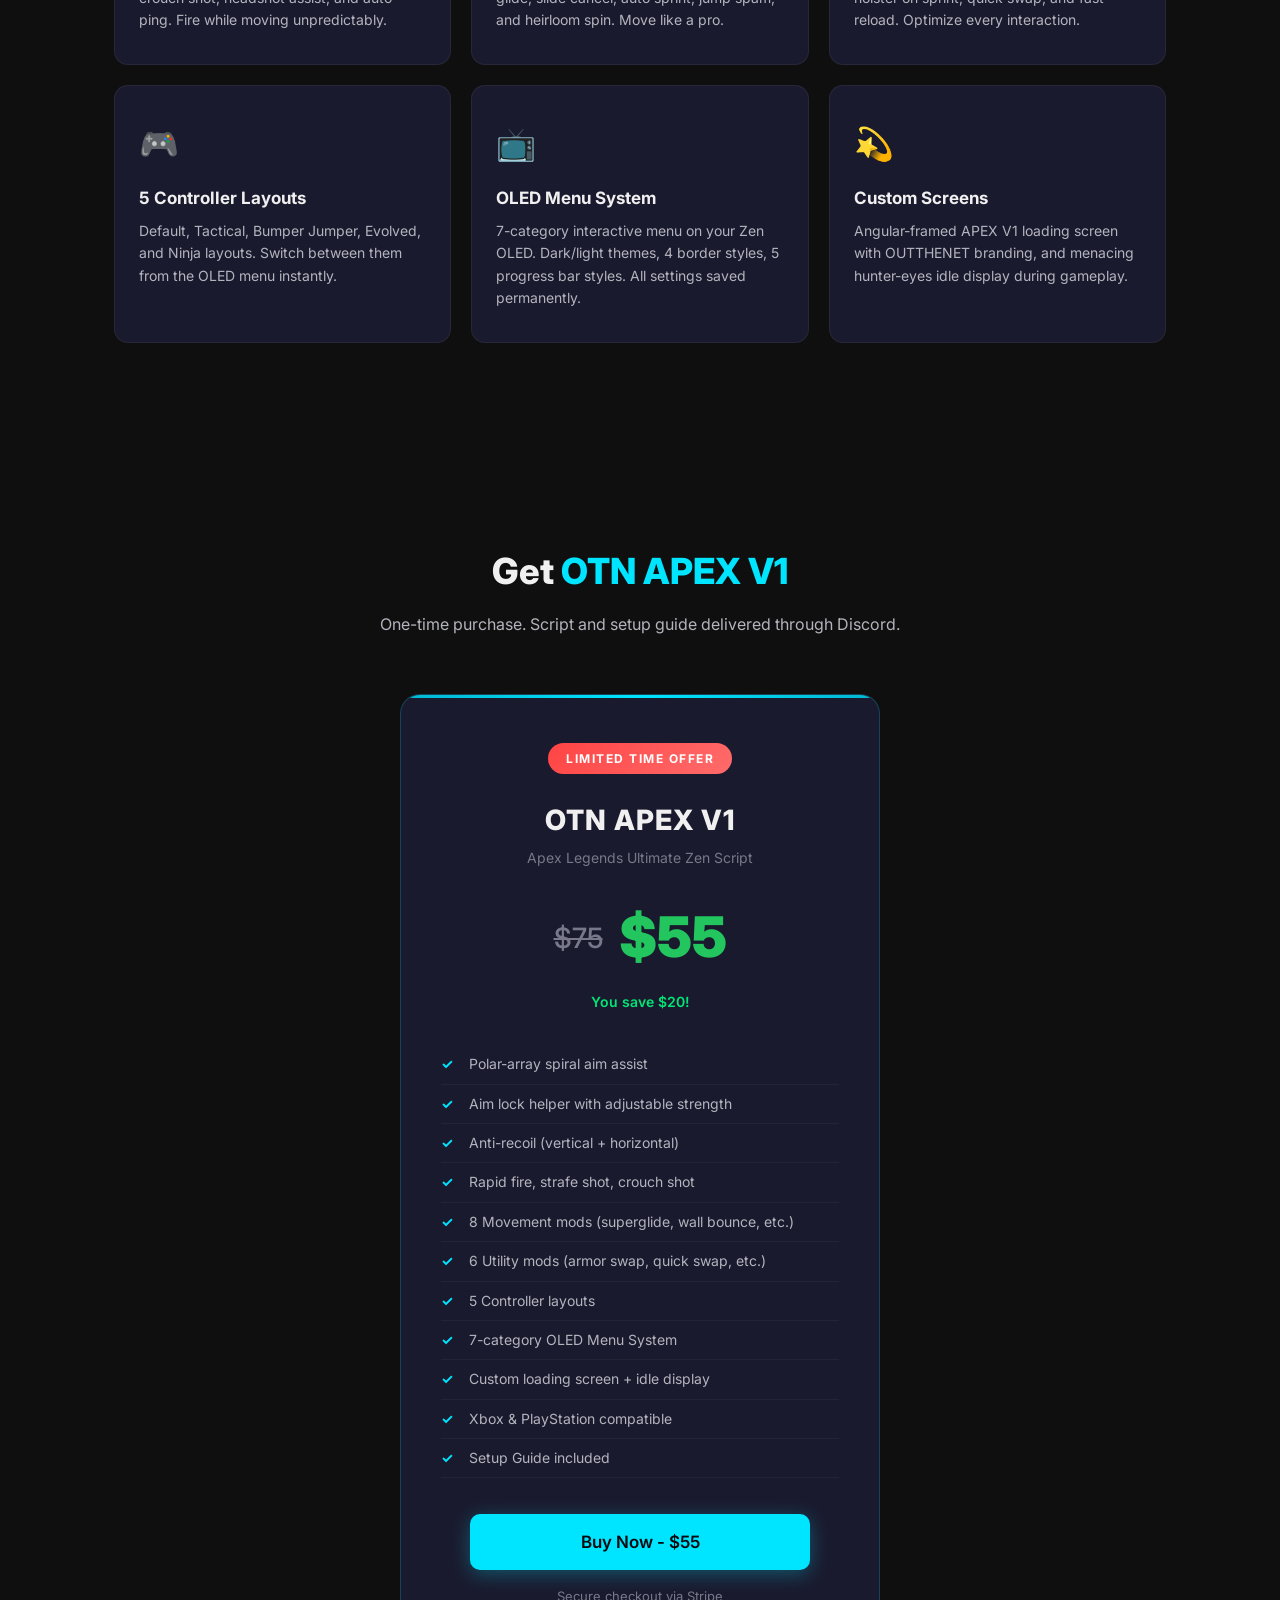
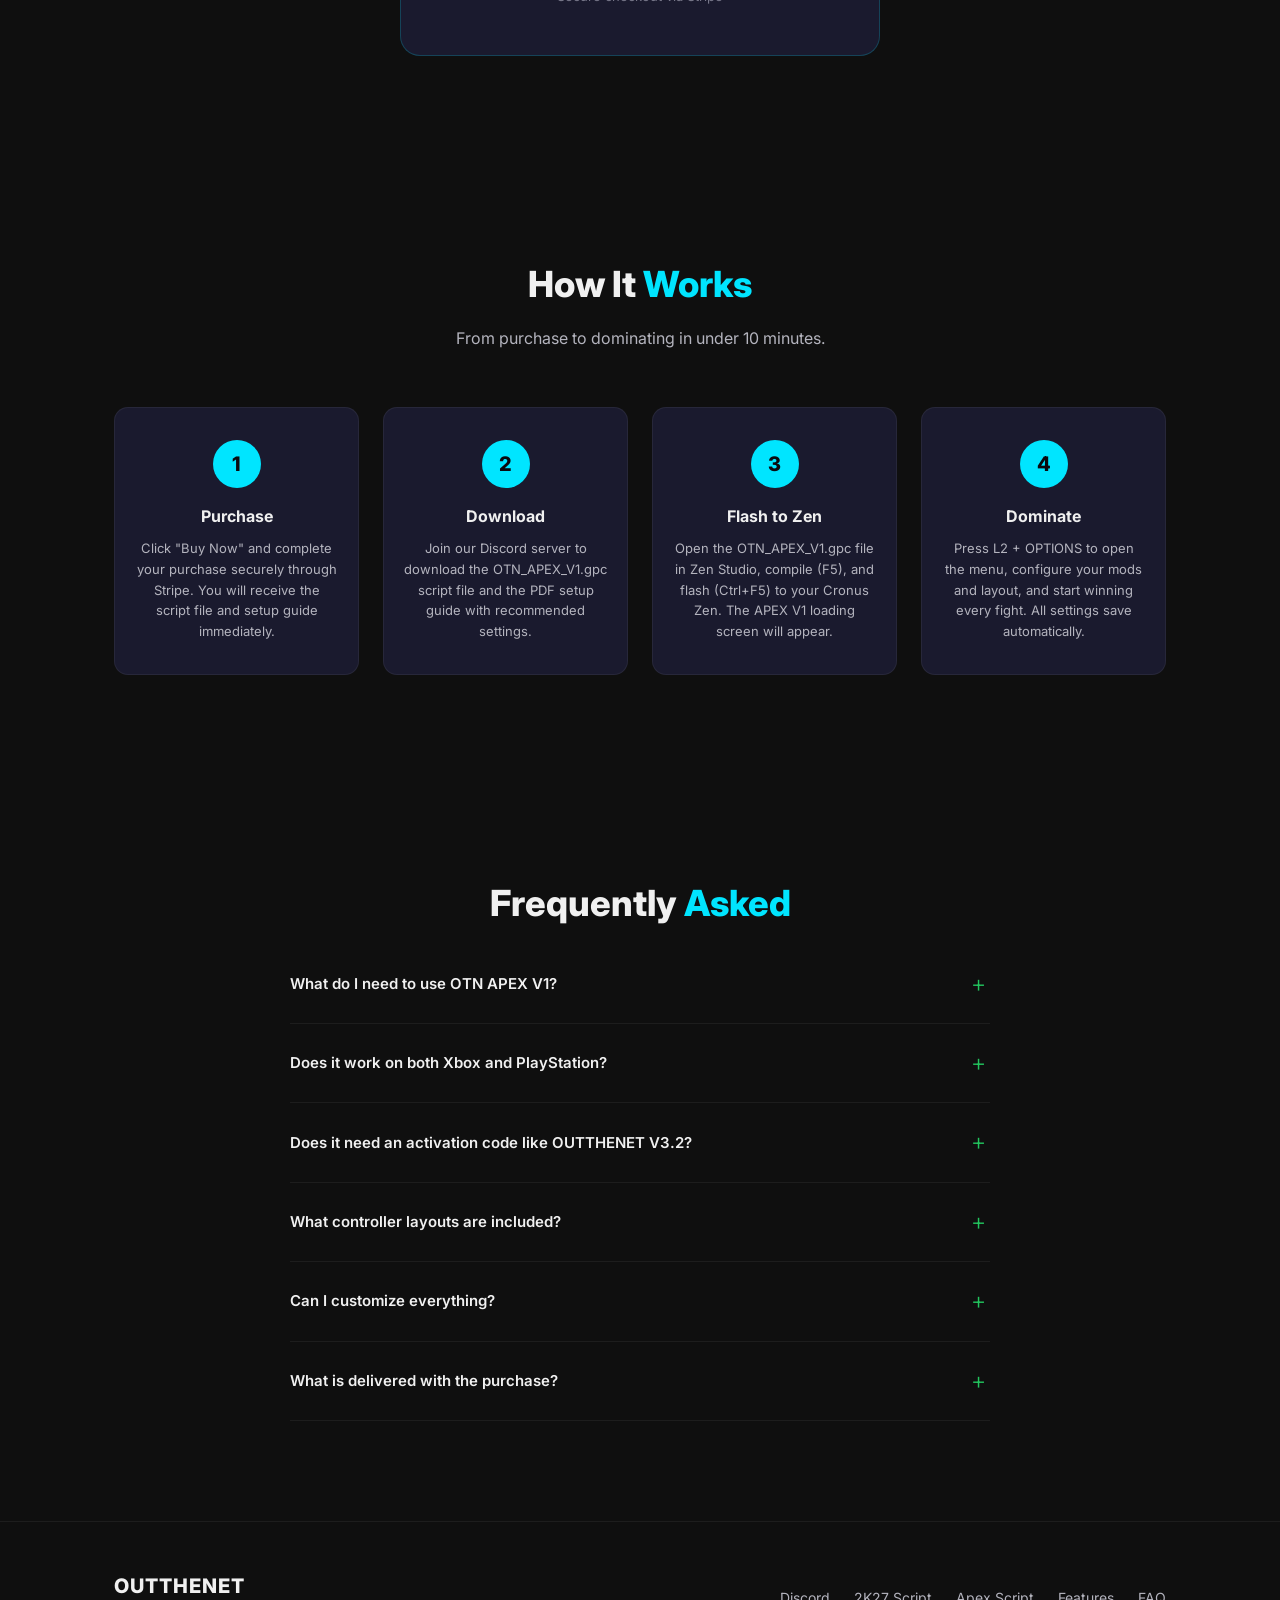
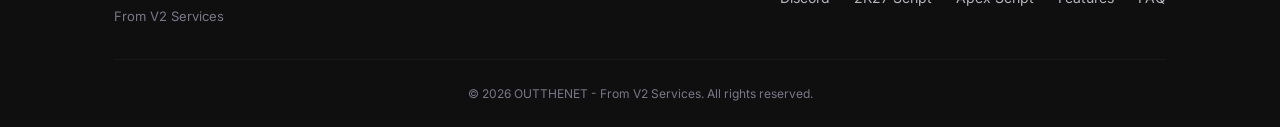
==== commit f0b71b84: "Site: OUTTHENET V3.2 - drop Burst Stamina - V3.1 -> V3.2 across index/success/apex (titles, pricing," ====
--- a/apex.html
+++ b/apex.html
@@ -212,7 +212,7 @@
                 </div>
                 <div class="faq-item" onclick="toggleFaq(this)">
                     <div class="faq-question">
-                        <span>Does it need an activation code like OUTTHENET V3?</span>
+                        <span>Does it need an activation code like OUTTHENET V3.2?</span>
                         <span class="faq-arrow faq-arrow-cyan">+</span>
                     </div>
                     <div class="faq-answer">
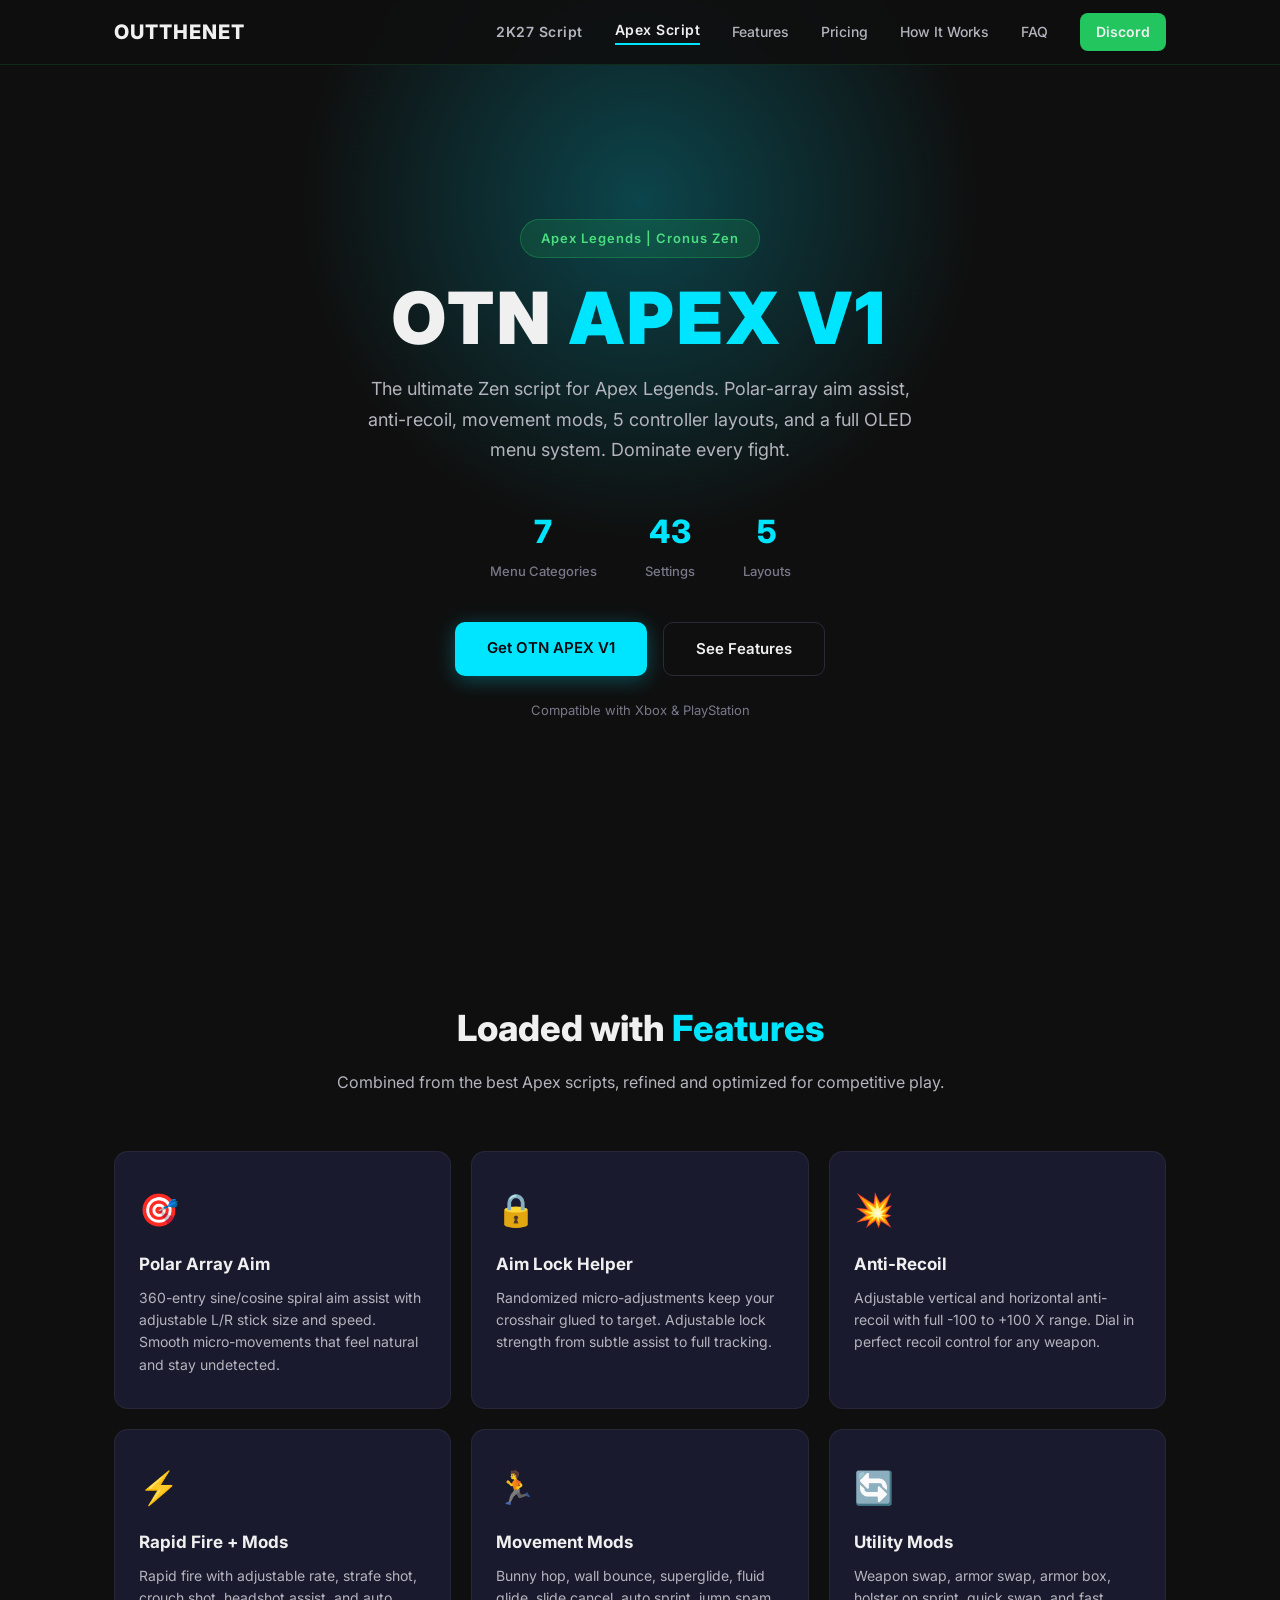
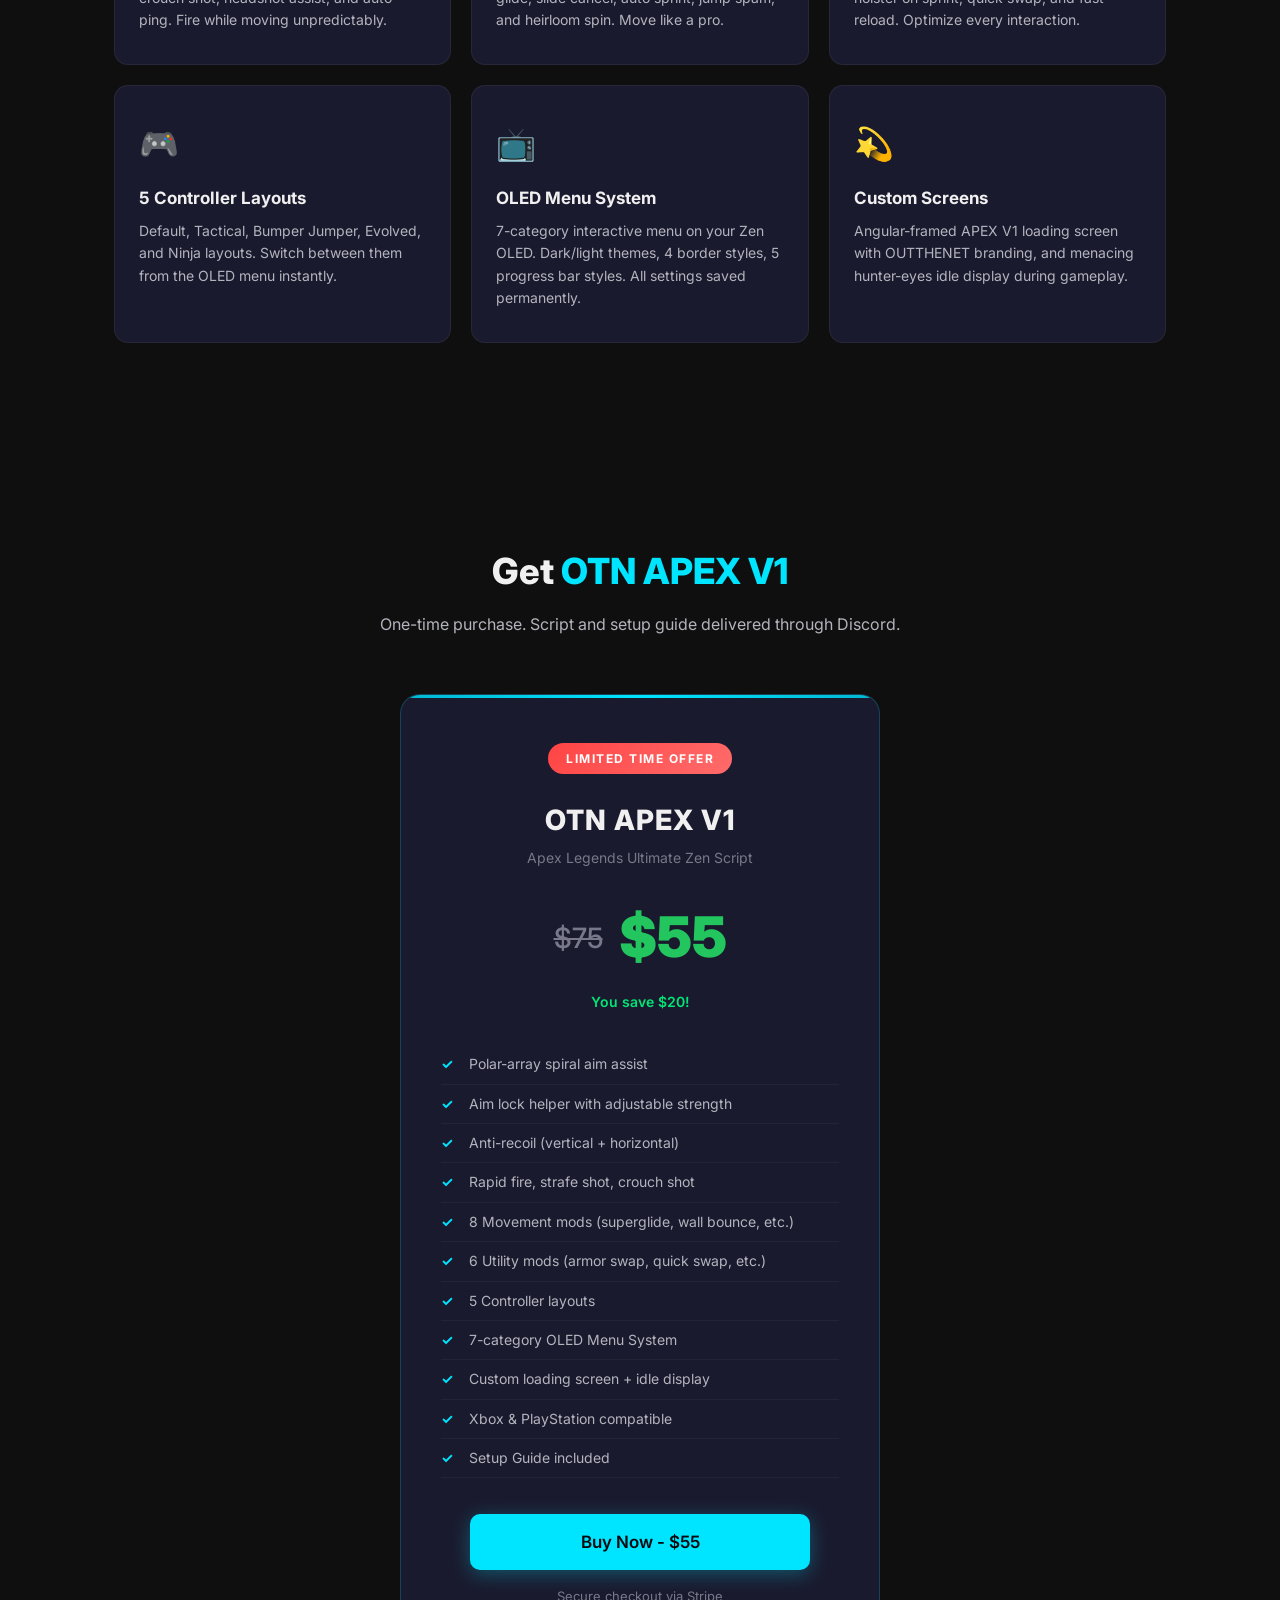
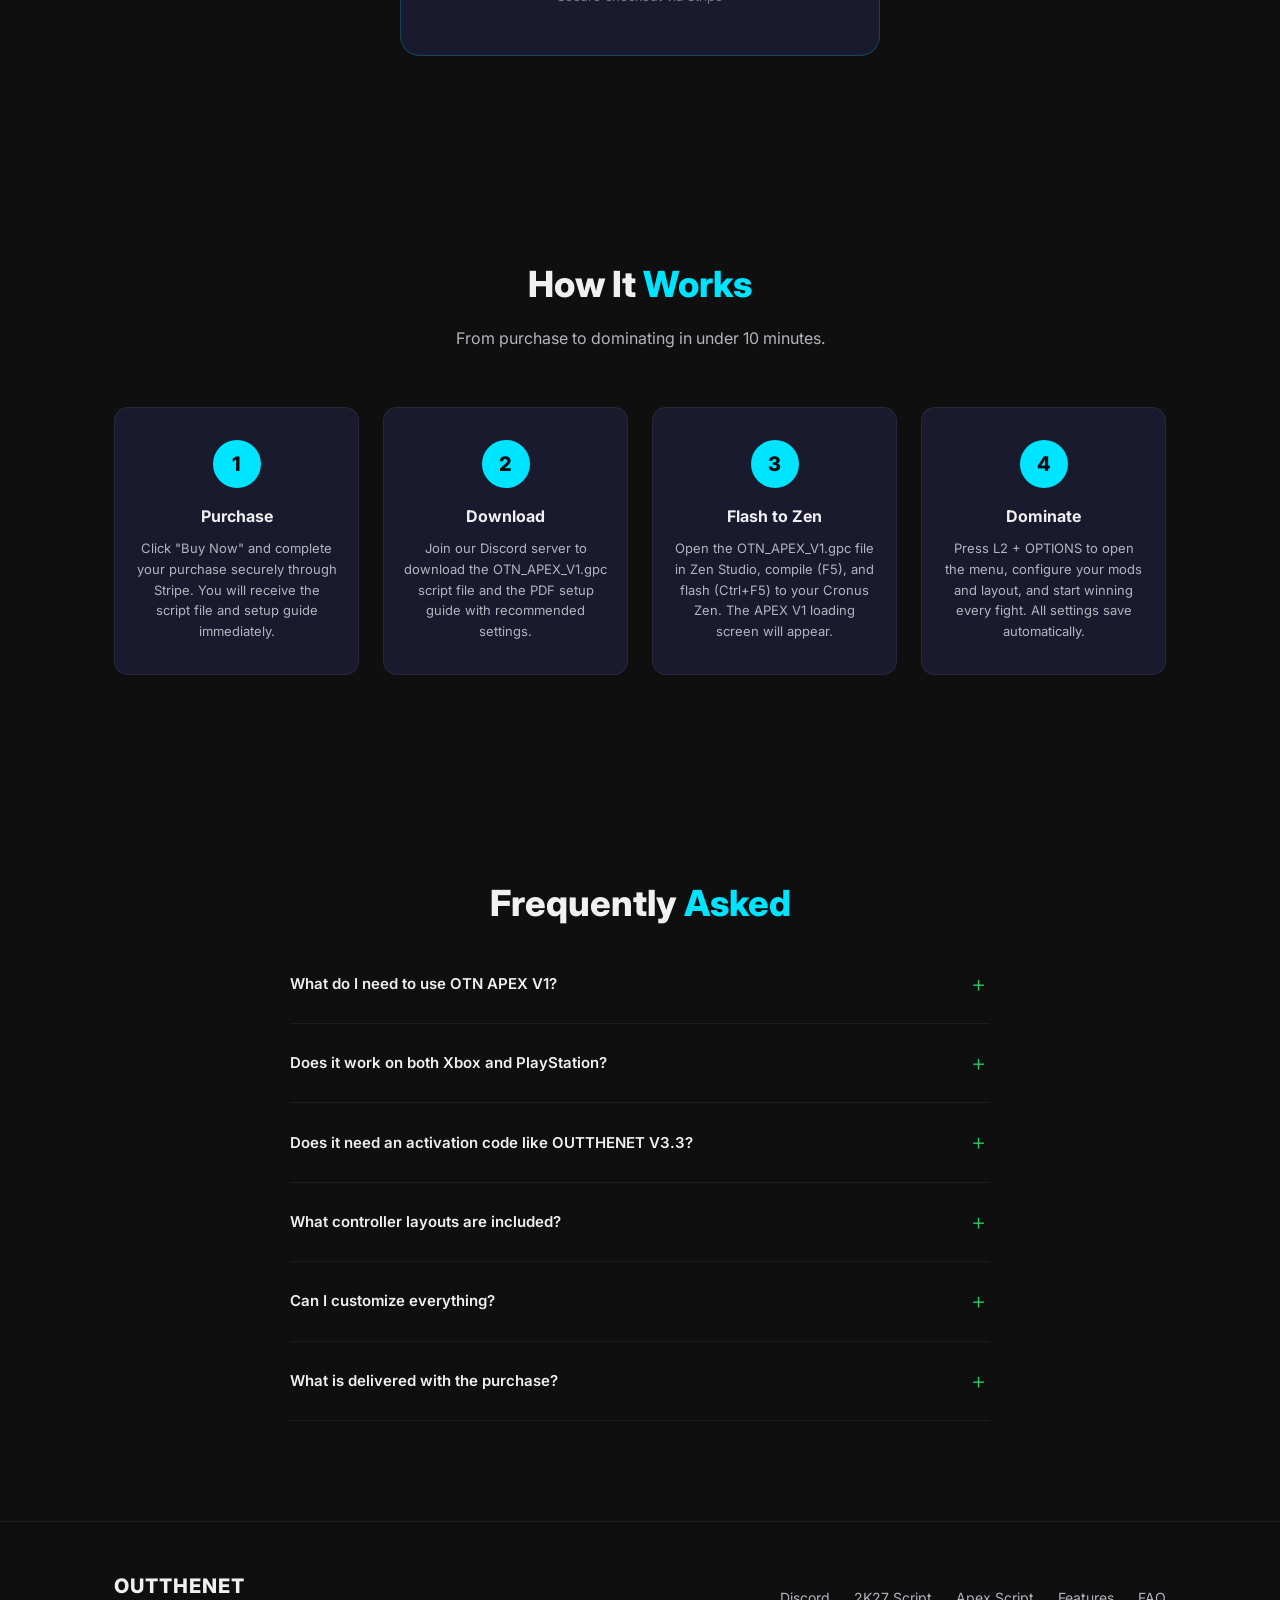
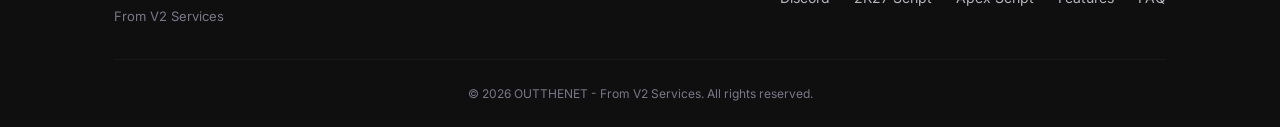
==== commit 8df7b844: "Site: OUTTHENET V3.3 Co-Authored-By: XP pxoder <pooder1008@gmail.com>" ====
--- a/apex.html
+++ b/apex.html
@@ -212,7 +212,7 @@
                 </div>
                 <div class="faq-item" onclick="toggleFaq(this)">
                     <div class="faq-question">
-                        <span>Does it need an activation code like OUTTHENET V3.2?</span>
+                        <span>Does it need an activation code like OUTTHENET V3.3?</span>
                         <span class="faq-arrow faq-arrow-cyan">+</span>
                     </div>
                     <div class="faq-answer">
